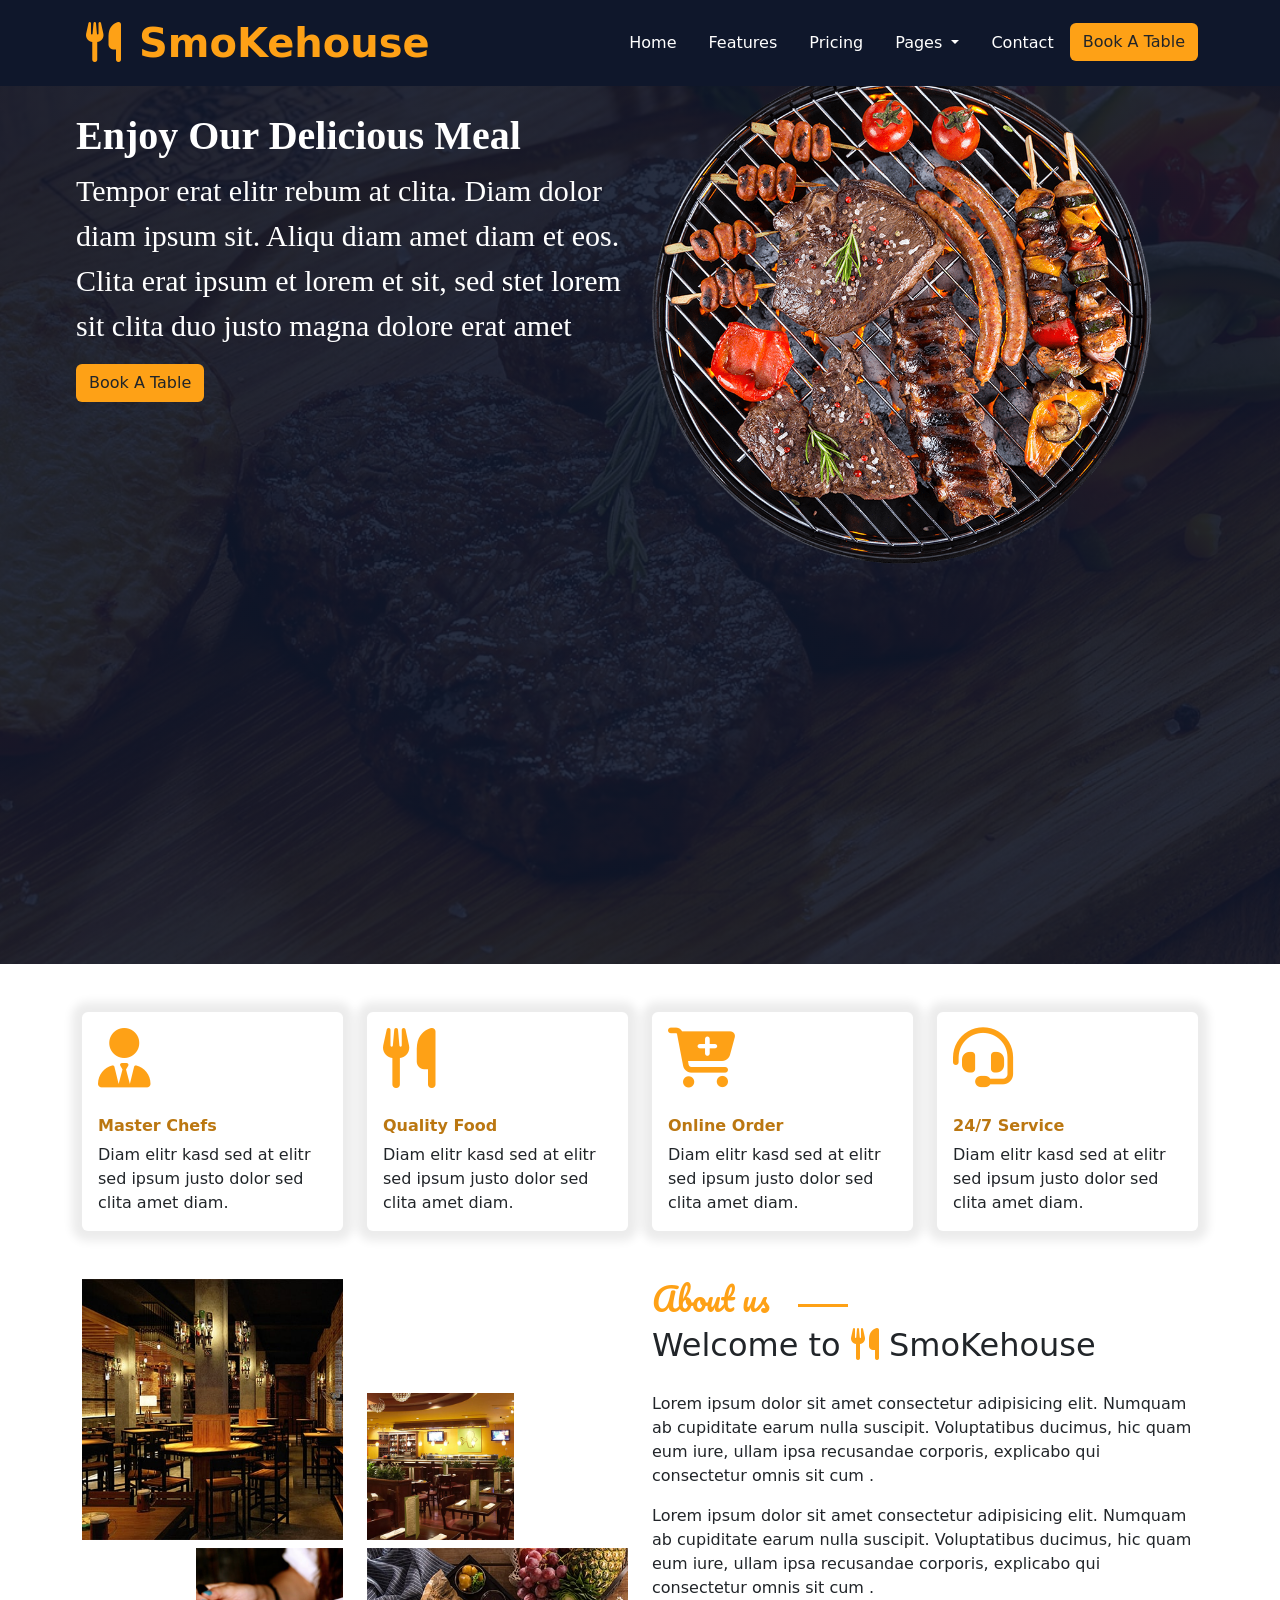
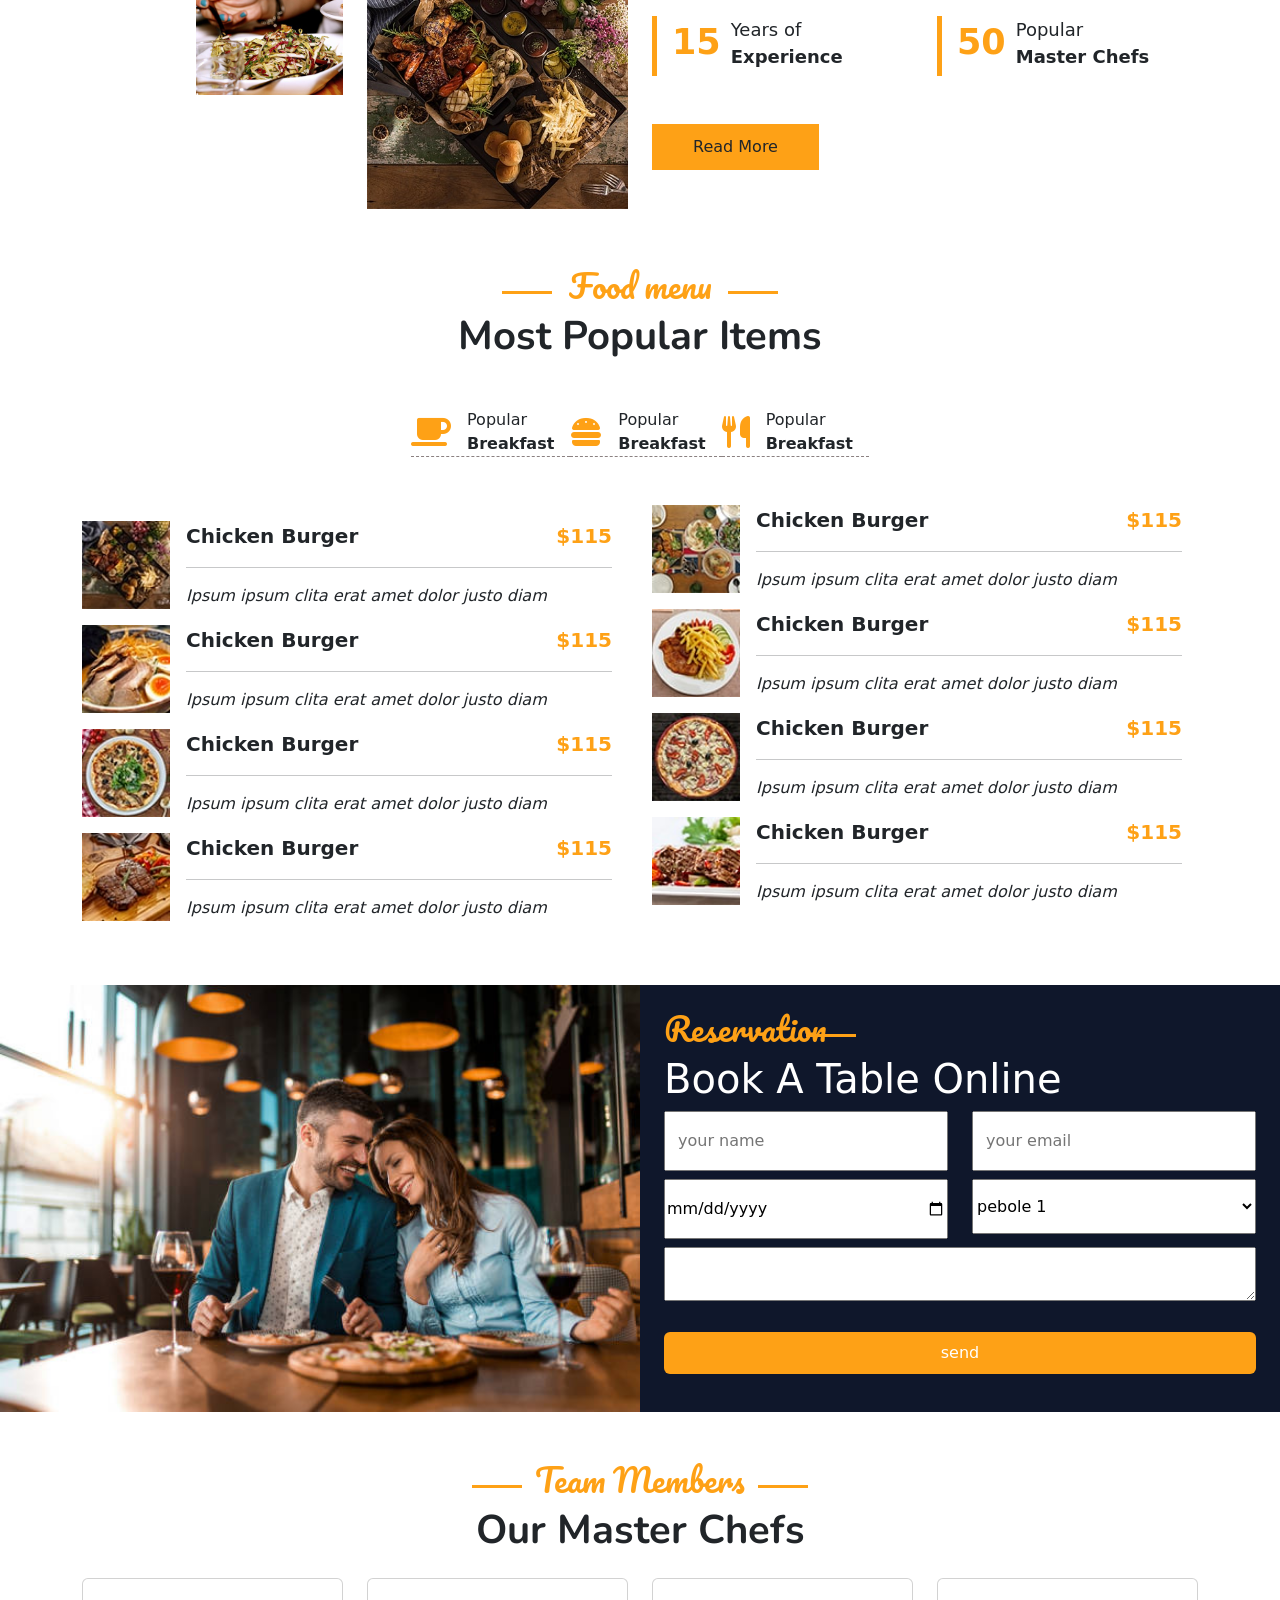
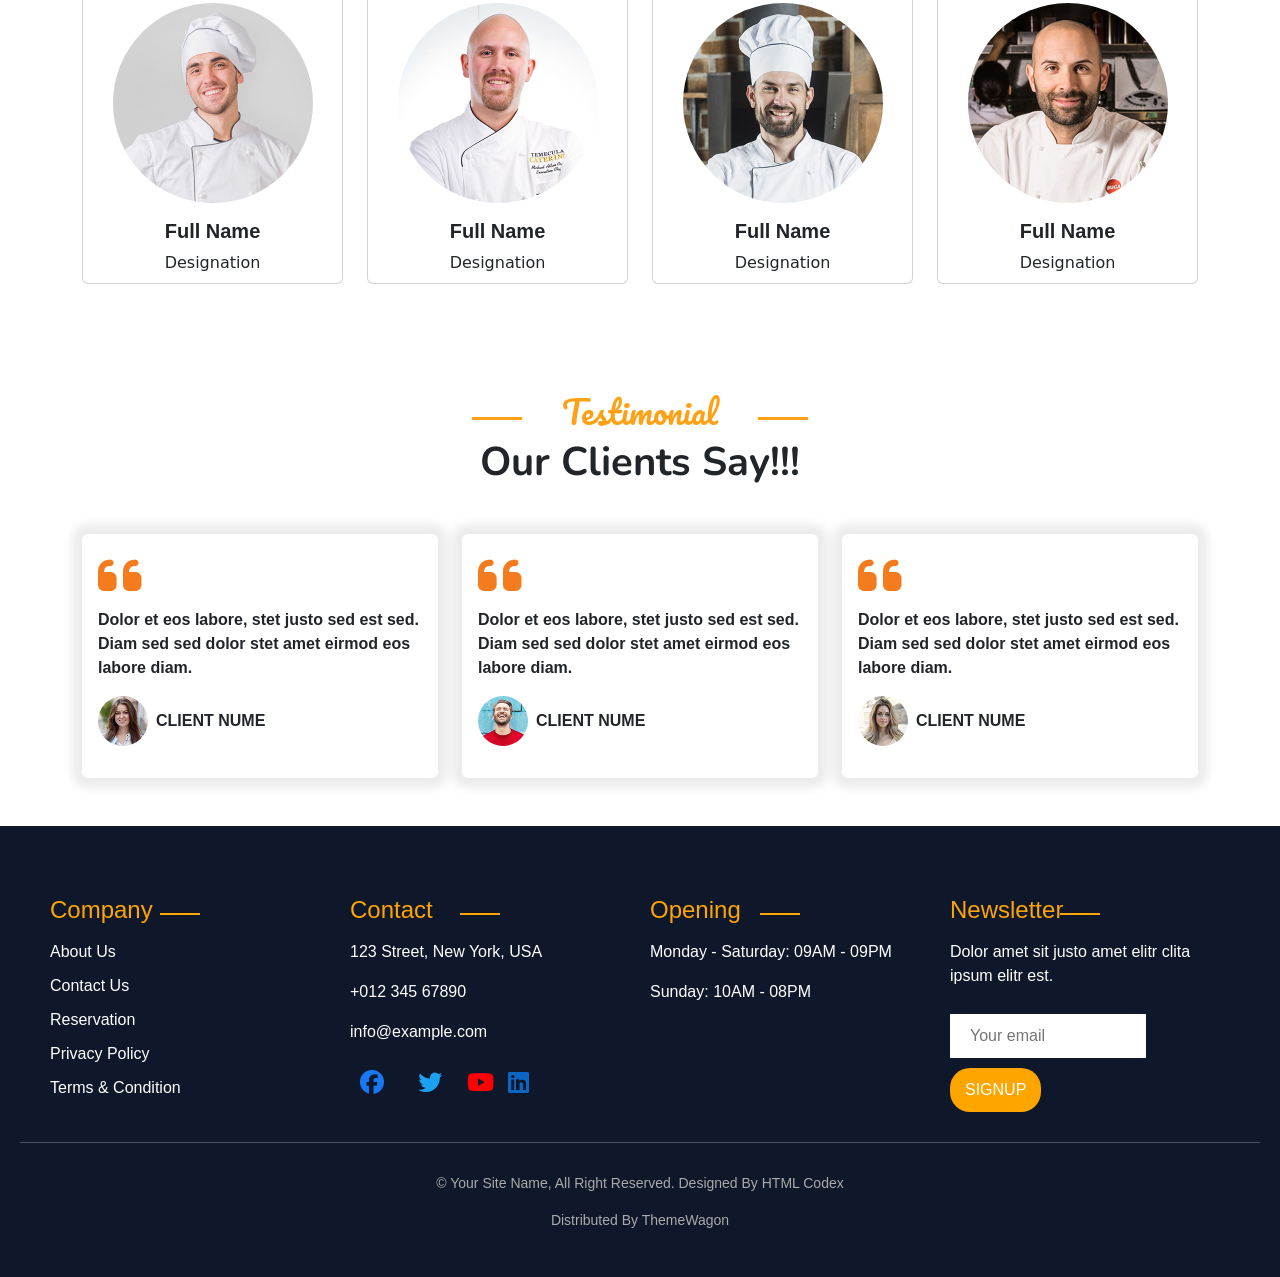
==== index.html @ 5dfd9a7e "Fix: mobile responsiveness for hero section" ====
<!DOCTYPE html>
<html lang="en">

<head>
  <meta charset="UTF-8">
  <title>Resturant</title>
  <link rel="stylesheet" href="https://cdnjs.cloudflare.com/ajax/libs/font-awesome/6.7.2/css/all.min.css"
    integrity="sha512-Evv84Mr4kqVGRNSgIGL/F/aIDqQb7xQ2vcrdIwxfjThSH8CSR7PBEakCr51Ck+w+/U6swU2Im1vVX0SVk9ABhg=="
    crossorigin="anonymous" referrerpolicy="no-referrer" />
  <link href="https://cdn.jsdelivr.net/npm/bootstrap@5.3.5/dist/css/bootstrap.min.css" rel="stylesheet"
    integrity="sha384-SgOJa3DmI69IUzQ2PVdRZhwQ+dy64/BUtbMJw1MZ8t5HZApcHrRKUc4W0kG879m7" crossorigin="anonymous">

  <link rel="preconnect" href="https://fonts.googleapis.com">
  <link rel="preconnect" href="https://fonts.gstatic.com" crossorigin>
  <link href="https://fonts.googleapis.com/css2?family=Nunito:ital,wght@0,200..1000;1,200..1000&display=swap"
    rel="stylesheet">

  <link rel="preconnect" href="https://fonts.googleapis.com">
  <link rel="preconnect" href="https://fonts.gstatic.com" crossorigin>
  <link
    href="https://fonts.googleapis.com/css2?family=Nunito:ital,wght@0,200..1000;1,200..1000&family=Pacifico&display=swap"
    rel="stylesheet">

    <link rel="preconnect" href="https://fonts.googleapis.com">
<link rel="preconnect" href="https://fonts.gstatic.com" crossorigin>
<link href="https://fonts.googleapis.com/css2?family=Nunito+Sans:ital,opsz,wght@0,6..12,200..1000;1,6..12,200..1000&family=Nunito:ital,wght@0,200..1000;1,200..1000&family=Pacifico&display=swap" rel="stylesheet">

  <link rel="stylesheet" href="./style.css">
</head>

<body>
  <div class="header-section">
    <nav class="navbar fixed-top navbar-expand-lg bg-body-tertiary bg-main-color">
      <div class="container">
        <a class="navbar-brand text-main-color titel" href="#"> <i class="fa-solid fa-utensils mx-1"></i> SmoKehouse</a>
        <button class="navbar-toggler bg-main-white" type="button" data-bs-toggle="collapse" data-bs-target="#navbarNav"
          aria-controls="navbarNav" aria-expanded="false" aria-label="Toggle navigation">
          <span class="navbar-toggler-icon"></span>
        </button>
        <div class="collapse navbar-collapse justify-content-end" id="navbarNav">
          <ul class="navbar-nav">
            <li class="nav-item mx-2">
              <a class="nav-link active text-white" aria-current="page" href="#">Home</a>
            </li>
            <li class="nav-item mx-2">
              <a class="nav-link text-white" href="#">Features</a>
            </li>
            <li class="nav-item mx-2">
              <a class="nav-link text-white" href="#">Pricing</a>
            </li>
            <li class="nav-item-- dropdown mx-2">
              <a class="nav-link dropdown-toggle text-white" data-bs-toggle="dropdown" aria-expanded="false" href="#">
                Pages
              </a>
              <ul class="dropdown-menu">
                <li><a class="dropdown-item" href="#">Action</a></li>
                <li><a class="dropdown-item" href="#">Another action</a></li>
                <li>
                  <a class="dropdown-item" href="#">Something else here</a>
                </li>
              </ul>
            </li>
            <li class="nav-item mx-2">
              <a class="nav-link active text-white" aria-disabled="true">Contact</a>
            </li>
            <li class="nav-item">
              <button type="button" class="btn bg-second-color">Book A Table</button>

            </li>
          </ul>
        </div>
      </div>
    </nav>
    <div class="row header-body h-100">
      <div class="col-lg-6 col-md-12 col-sm-12 mt-5">
        <h1 class="text-white h1">Enjoy Our Delicious Meal</h1>
        <p class="text-white p">
          Tempor erat elitr rebum at clita. Diam dolor diam ipsum sit. Aliqu diam amet diam et eos.
          Clita erat ipsum et lorem et sit,
          sed stet lorem sit clita duo justo magna dolore erat amet
        </p>
        <button type="button" class="btn bg-second-color">Book A Table</button>
      </div>
      <div class="col-lg-6 col-md-12 col-sm-12">
        <img class="w-100 h-100" src="./imgs/hero.png" alt="">
      </div>

    </div>
  </div>
  <div class="servises container my-5">
    <div class="row">
      <div class="col-lg-3 col-md-6 col-sm-12">
        <div class="card">
          <div class="card-body">
            <h5 class="card-title"><i class="fa fa-3x fa-user-tie text-main-color mb-4"></i></h5>
            <h6 class="card-subtitle mb-2 text-blak fw-bold">Master Chefs</h6>
            <p class="card-text">Diam elitr kasd sed at elitr sed ipsum justo dolor sed clita amet diam.</p>
          </div>
        </div>
      </div>
      <div class="col-lg-3 col-md-6 col-sm-12">
        <div class="card">
          <div class="card-body">
            <h5 class="card-title"><i class="fa fa-3x fa-utensils text-main-color mb-4"></i></h5>
            <h6 class="card-subtitle mb-2 text-blak fw-bold">Quality Food</h6>
            <p class="card-text">Diam elitr kasd sed at elitr sed ipsum justo dolor sed clita amet diam.</p>
          </div>
        </div>
      </div>
      <div class="col-lg-3 col-md-6 col-sm-12">
        <div class="card">
          <div class="card-body">
            <h5 class="card-title"><i class="fa fa-3x fa-cart-plus text-main-color mb-4"></i></h5>
            <h6 class="card-subtitle mb-2 text-blak fw-bold">Online Order</h6>
            <p class="card-text">Diam elitr kasd sed at elitr sed ipsum justo dolor sed clita amet diam.</p>
          </div>
        </div>
      </div>
      <div class="col-lg-3 col-md-6 col-sm-12">
        <div class="card">
          <div class="card-body">
            <h5 class="card-title"><i class="fa fa-3x fa-headset text-main-color mb-4"></i></h5>
            <h6 class="card-subtitle mb-2 text-blak fw-bold">24/7 Service</h6>
            <p class="card-text">Diam elitr kasd sed at elitr sed ipsum justo dolor sed clita amet diam.</p>
          </div>
        </div>
      </div>
    </div>
  </div>

  <section class="welcom container">
    <div class="row ">
      <div class="col-lg-6 col-md-12 col-ms-12">
        <div class="row d-flex align-items-end mb-2 ">
          <img class="w-50" src="./imgs/about-1.jpg" alt="">
          <img class="w-30" src="./imgs/about-2.jpg" alt="">
        </div>

        <div class="row d-flex align-items-start">
          <img class="ww-imge" src="./imgs/about-3.jpg" alt="">
          <img class="w-50" src="./imgs/about-4.jpg" alt="">

        </div>
      </div>
      <div class="col-lg-6 col-md-12 col-ms-12">
        <div>
          <div class="secound-font">
            <h2>About us</h2>
          </div>
          <h2>
            Welcome to <i class="fa  fa-utensils text-main-color mb-4"></i> SmoKehouse
          </h2>
        </div>
        <div>
          <p>
            Lorem ipsum dolor sit amet consectetur adipisicing elit. Numquam ab cupiditate earum nulla suscipit.
            Voluptatibus ducimus, hic quam eum iure, ullam ipsa recusandae corporis,
            explicabo qui consectetur omnis sit cum .
          </p>
          <p>
            Lorem ipsum dolor sit amet consectetur adipisicing elit. Numquam ab cupiditate earum nulla suscipit.
            Voluptatibus ducimus, hic quam eum iure, ullam ipsa recusandae corporis,
            explicabo qui consectetur omnis sit cum .
          </p>
        </div>
        <div class="row">
          <div class="col-lg-6 col-sm-6 col-md-6">
            <div class="width">
              <div class="counter">15</div>
              <div class="meaning">
                Years of 
                <div>Experience</div>
              </div>
              
            </div>
          </div>
          <div class="col-lg-6 col-sm-6 col-md-6">
            <div class="width">
              <div class="counter">50</div>
              <div class="meaning">
                Popular
                <div>Master Chefs</div>
              </div>
              
          </div>
        </div>
      </div>
      <button type="button" class="btn bg-second-color my-5 read-more-btn">Read More</button>

    </div>
  </section>
  <section class="food-menu w-100 my-5 container">
    <div class=" w-100 text-center" > 
    <div class="secound-font width-before">
      <h2>Food menu</h2>
    </div>
  </div>
  <div class="most-item">
    <h1 class="text-center">Most Popular Items</h1>
  </div>

  <div class="d-flex justify-content-center my-5 ">
    <div class="d-flex align-items-center ahmad">
      <i class="fa-solid fa-mug-saucer fa-2x text-main-color"></i>
    <div class="mx-3">
      <div>Popular</div>
      <div class="fw-bold">Breakfast</div>
    </div>
    </div>
    <div class="d-flex align-items-center ahmad">
      <i class="fa-solid fa-burger fa-2x  text-main-color "></i>
    <div class="mx-3">
      <div>Popular</div>
      <div class="fw-bold">Breakfast</div>
    </div>
    </div>
    <div class="d-flex align-items-center ahmad">
      <i class="fa-solid fa-utensils fa-2x text-main-color"></i>
    <div class="mx-3">
      <div>Popular</div>
      <div class="fw-bold">Breakfast</div>
    </div>
    </div>
  </div>
  <div class="row">
    <div class="col-lg-6 col-md-12 col-md-6">
     <div class="d-flex my-3">
      <div>
        <img class="food-imge" src="./imgs/menu-1.jpg" alt="">
      </div>
      <div class="mx-3 w-100">
          <div class="d-flex justify-content-between">
            <div class="fw-bold f-20">Chicken Burger</div>
            <div class="text-main-color fw-bold f-20">$115</div>
          </div>
          <hr>
          <div><em>Ipsum ipsum clita erat amet dolor justo diam </em></div>
      </div>
     </div>
     <div class="d-flex my-3">
      <div>
        <img class="food-imge" src="./imgs/menu-2.jpg" alt="">
      </div>
      <div class="mx-3 w-100">
          <div class="d-flex justify-content-between">
            <div class="fw-bold f-20">Chicken Burger</div>
            <div class="text-main-color fw-bold f-20">$115</div>
          </div>
          <hr>
          <div><em>Ipsum ipsum clita erat amet dolor justo diam </em></div>
      </div>
     </div>
     <div class="d-flex my-3">
      <div>
        <img class="food-imge" src="./imgs/menu-3.jpg" alt="">
      </div>
      <div class="mx-3 w-100">
          <div class="d-flex justify-content-between">
            <div class="fw-bold f-20">Chicken Burger</div>
            <div class="text-main-color fw-bold f-20">$115</div>
          </div>
          <hr>
          <div><em>Ipsum ipsum clita erat amet dolor justo diam </em></div>
      </div>
     </div>
     <div class="d-flex my-3">
      <div>
        <img class="food-imge" src="./imgs/menu-4.jpg" alt="">
      </div>
      <div class="mx-3 w-100">
          <div class="d-flex justify-content-between">
            <div class="fw-bold f-20">Chicken Burger</div>
            <div class="text-main-color fw-bold f-20">$115</div>
          </div>
          <hr>
          <div><em>Ipsum ipsum clita erat amet dolor justo diam </em></div>
      </div>
     </div>
     
     
      
    </div>
    <div class="col-lg-6 col-md-12 col-md-6">
      <div class="d-flex">
       <div>
         <img class="food-imge" src="./imgs/menu-5.jpg" alt="">
       </div>
       <div class="mx-3 w-100">
           <div class="d-flex justify-content-between">
             <div class="fw-bold f-20">Chicken Burger</div>
             <div class="text-main-color fw-bold f-20">$115</div>
           </div>
           <hr>
           <div><em>Ipsum ipsum clita erat amet dolor justo diam </em></div>
       </div>
      </div>
      <div class="d-flex my-3">
       <div>
         <img class="food-imge" src="./imgs/menu-6.jpg" alt="">
       </div>
       <div class="mx-3 w-100">
           <div class="d-flex justify-content-between">
             <div class="fw-bold f-20">Chicken Burger</div>
             <div class="text-main-color fw-bold f-20">$115</div>
           </div>
           <hr>
           <div><em>Ipsum ipsum clita erat amet dolor justo diam </em></div>
       </div>
      </div>
      <div class="d-flex my-3">
       <div>
         <img class="food-imge" src="./imgs/menu-7.jpg" alt="">
       </div>
       <div class="mx-3 w-100">
           <div class="d-flex justify-content-between">
             <div class="fw-bold f-20">Chicken Burger</div>
             <div class="text-main-color fw-bold f-20">$115</div>
           </div>
           <hr>
           <div><em>Ipsum ipsum clita erat amet dolor justo diam </em></div>
       </div>
      </div>
      <div class="d-flex my-3">
       <div>
         <img class="food-imge" src="./imgs/menu-8.jpg" alt="">
       </div>
       <div class="mx-3 w-100">
           <div class="d-flex justify-content-between">
             <div class="fw-bold f-20">Chicken Burger</div>
             <div class="text-main-color fw-bold f-20">$115</div>
           </div>
           <hr>
           <div><em>Ipsum ipsum clita erat amet dolor justo diam </em></div>
       </div>
      </div>
      
      
       
     </div>
  </div>
  </section>

  <section class="contuct-us container-fluid">
    <div class="row">
      <div class="col-lg-6 col-md-12 col-sm-12 p-0">
        <img class="w-100 h-100" src="./imgs/singel.jpg" alt="">
      </div>
      <div class="col-lg-6 col-md-12 col-sm-12 bg-main-color p-4">
        <div class="w-100">
          <div class="secound-font">
            <h2>Reservation</h2>
          </div>
          <div class="f-42 text-white">
            <h1>Book A Table Online</h1>
          </div>
        </div>
        <form>
          <div class="row">
            <div class="col-6">
              <input class="w-100 py-3" placeholder="your name">
            </div>
            <div class="col-6">
              <input class="w-100 py-3" placeholder="your email">
            </div>
          </div>
          <div class="row my-2">
            <div class="col-6">
              <input type="date" class="w-100 py-3" placeholder="your name">
            </div>
            <div class="col-6">
              <select  class="w-100 py-3">
                <option value=""> pebole 1</option>
                <option value=""> pebole 2</option>
                <option value=""> pebole 3</option>
              </select>
            </div>
          </div>
          <div class="row">
          <div class="col-12">
            <textarea class="w-100"></textarea>
          </div>
          </div>
          <div class="row mt-4">
            <div class="col-12 d-grid">
              <button class="bg-second-color btn text-white py-2">send</button>
              
            </div>
          </div>
        </form>
      </div>
    </div>
  </section>


  <section class="team-members w-100 my-5 container">
    <div class=" w-100 text-center" > 
    <div class="secound-font width-before">
      <h2>Team Members</h2>
    </div>
  </div>
  <div class="most-item">
    <h1 class="text-center">Our Master Chefs</h1>
  </div>
  <div class="row mt-4">
    <div class="col-lg-3 col-md-6 col-sm-12 d-flex justify-content-center">
      <div class="card chif py-4" style="width: 18rem;">
       <div class="d-flex justify-content-center">
        <div class="imge-area">
        <img src="./imgs/team-1.jpg" class="card-img-top" alt="...">  
      </div>
       </div>
        <div class="card-body text-center">
          <h5 class="card-title tit">Full Name</h5>
          <p class="card-text">Designation</p>
        </div>
        <div class="chif-media d-flex justify-content-center">
          <div class="media-item mx-1">
            <i class="fab fa-facebook" style=" font-size:20px; margin: 10px;"></i>
          </div>
          <div class="media-item mx-1">
            <i class="fab fa-twitter" style=" font-size:20px; margin: 10px;"></i>
          </div>
          <div class="media-item mx-1">
            <i class="fab fa-instagram" style=" font-size:20px; margin: 10px;"></i>
          </div>

        </div>
      </div>
    </div>
    <div class="col-lg-3 col-md-6 col-sm-12 d-flex justify-content-center">
      <div class="card chif py-4" style="width: 18rem;">
       <div class="d-flex justify-content-center">
        <div class="imge-area">
        <img src="./imgs/team-2.jpg" class="card-img-top" alt="...">  
      </div>
       </div>
        <div class="card-body text-center">
          <h5 class="card-title tit">Full Name</h5>
          <p class="card-text">Designation</p>
        </div>
        <div class="chif-media d-flex justify-content-center">
          <div class="media-item mx-1">
            <i class="fab fa-facebook" style=" font-size:20px; margin: 10px;"></i>
          </div>
          <div class="media-item mx-1">
            <i class="fab fa-twitter" style=" font-size:20px; margin: 10px;"></i>
          </div>
          <div class="media-item mx-1">
            <i class="fab fa-instagram" style=" font-size:20px; margin: 10px;"></i>
          </div>

        </div>
      </div>
    </div>
    <div class="col-lg-3 col-md-6 col-sm-12 d-flex justify-content-center">
      <div class="card chif py-4" style="width: 18rem;">
       <div class="d-flex justify-content-center">
        <div class="imge-area">
        <img src="./imgs/team-3.jpg" class="card-img-top" alt="...">  
      </div>
       </div>
        <div class="card-body text-center">
          <h5 class="card-title tit">Full Name</h5>
          <p class="card-text">Designation</p>
        </div>
        <div class="chif-media d-flex justify-content-center">
          <div class="media-item mx-1">
            <i class="fab fa-facebook" style=" font-size:20px; margin: 10px;"></i>
          </div>
          <div class="media-item mx-1">
            <i class="fab fa-twitter" style=" font-size:20px; margin: 10px;"></i>
          </div>
          <div class="media-item mx-1">
            <i class="fab fa-instagram" style=" font-size:20px; margin: 10px;"></i>
          </div>

        </div>
      </div>
    </div>
    <div class="col-lg-3 col-md-6 col-sm-12 d-flex justify-content-center">
      <div class="card chif py-4" style="width: 18rem;">
       <div class="d-flex justify-content-center">
        <div class="imge-area">
        <img src="./imgs/team-4.jpg" class="card-img-top" alt="...">  
      </div>
       </div>
        <div class="card-body text-center">
          <h5 class="card-title tit">Full Name</h5>
          <p class="card-text">Designation</p>
        </div>
        <div class="chif-media d-flex justify-content-center">
          <div class="media-item mx-1">
            <i class="fab fa-facebook" style=" font-size:20px; margin: 10px;"></i>
          </div>
          <div class="media-item mx-1">
            <i class="fab fa-twitter" style=" font-size:20px; margin: 10px;"></i>
          </div>
          <div class="media-item mx-1">
            <i class="fab fa-instagram" style=" font-size:20px; margin: 10px;"></i>
          </div>

        </div>
      </div>
    </div>
  </div>
  </section>



  <section class="team-members w-100 my-5 container">
    <div class=" w-100 text-center" > 
    <div class="secound-font width-before">
      <h2>Testimonial</h2>
    </div>
  </div>
  <div class="most-item">
    <h1 class="text-center">Our Clients Say!!!</h1>
  </div>

  </section>














  <div class="servises container my-5">
    <div class="row">
      <div class="col-lg-4 col-md-6 col-sm-12">
        <div class="card">
          <div class="card-body">
            <h5 class="card-title"><i class="fas fa-quote-left" style="color: #f47c1e; font-size: 50px;"></i></h5>
            <p class="card-text tit">Dolor et eos labore, stet justo sed est sed. Diam sed sed dolor stet amet eirmod eos labore diam.</p>
            <div class="card-text mb-3 d-flex align-items-center">
              <img src="./imgs/testimonial-1.jpg" style="width: 50px; height: 50px; border-radius: 50%;" alt="">
              <div class="mx-2 tit">CLIENT NUME</div>
            </div>
          </div>
        </div>
      </div>
      <div class="col-lg-4 col-md-6 col-sm-12">
        <div class="card">
          <div class="card-body">
            <h5 class="card-title"><i class="fas fa-quote-left" style="color: #f47c1e; font-size: 50px;"></i></h5>
            <p class="card-text tit">Dolor et eos labore, stet justo sed est sed. Diam sed sed dolor stet amet eirmod eos labore diam.</p>
            <div class="card-text mb-3 d-flex align-items-center">
              <img src="./imgs/testimonial-2.jpg" style="width: 50px; height: 50px; border-radius: 50%;" alt="">
              <div class="mx-2 tit">CLIENT NUME</div>
            </div>
          </div>
        </div>
      </div>
      <div class="col-lg-4 col-md-6 col-sm-12">
        <div class="card">
          <div class="card-body">
            <h5 class="card-title"><i class="fas fa-quote-left" style="color: #f47c1e; font-size: 50px;"></i></h5>
            <p class="card-text tit">Dolor et eos labore, stet justo sed est sed. Diam sed sed dolor stet amet eirmod eos labore diam.</p>
            <div class="card-text mb-3 d-flex align-items-center">
              <img src="./imgs/testimonial-4.jpg" style="width: 50px; height: 50px; border-radius: 50%;" alt="">
              <div class="mx-2 tit">CLIENT NUME</div>
              
            </div>
          </div>
        </div>
      </div>
    </div>
  </div>


  <footer class="footer">
  <div class="footer-container">
    <!-- Company -->
    <div class="footer-section">
      <h4>Company</h4>
      <ul>
        <li><a href="#">About Us</a></li>
        <li><a href="#">Contact Us</a></li>
        <li><a href="#">Reservation</a></li>
        <li><a href="#">Privacy Policy</a></li>
        <li><a href="#">Terms & Condition</a></li>
      </ul>
    </div>

    <!-- Contact -->
    <div class="footer-section">
      <h4>Contact</h4>
      <p>123 Street, New York, USA</p>
      <p>+012 345 67890</p>
      <p>info@example.com</p>
      <div class="social-icons">
        <a href="#"><i class="fab fa-facebook" style="color:#1877F2; font-size:24px; margin: 10px;"></i></a>
        <a href="#"><i class="fab fa-twitter" style="color:#1DA1F2; font-size:24px; margin: 10px;"></i></a>
        <a href="#"><i class="fab fa-youtube" style="font-size: 24px; color: red;"></i></a>
        <a href="#"><i class="fab fa-linkedin" style="font-size: 24px; color: #0A66C2;"></i></a>
      </div>
    </div>

    <!-- Opening -->
    <div class="footer-section">
      <h4>Opening</h4>
      <p>Monday - Saturday: 09AM - 09PM</p>
      <p>Sunday: 10AM - 08PM</p>
    </div>

    <!-- Newsletter -->
    <div class="footer-section">
      <h4>Newsletter</h4>
      <p>Dolor amet sit justo amet elitr clita ipsum elitr est.</p>
      <form class="newsletter-form">
        <input type="email" placeholder="Your email">
        <button type="submit">SIGNUP</button>
      </form>
    </div>
  </div>
<hr>
  <div class="footer-bottom">
    <p>© Your Site Name, All Right Reserved. Designed By HTML Codex</p>
    <p>Distributed By ThemeWagon</p>
  </div>
</footer>




































 



















  <script src="https://cdn.jsdelivr.net/npm/bootstrap@5.3.5/dist/js/bootstrap.bundle.min.js"
    integrity="sha384-k6d4wzSIapyDyv1kpU366/PK5hCdSbCRGRCMv+eplOQJWyd1fbcAu9OCUj5zNLiq"
    crossorigin="anonymous"></script>

</body>

</html>
---- style.css ----
html {
    font-family: "Nunito", sans-serif;
}
.bg-main-white{
    background-color: white;
}
.bg-main-color{
    background-color: #0f172b !important  ;
}
.bg-second-color{
    background-color: #FEA116 !important  ;
}

.text-main-color {
    color: #FEA116 !important;
}
.titel{
    font-size: 40px;
    font-weight: bold;
}
.nav-link:hover{
    color: #FEA116 !important;

}
.header-section{
    background: linear-gradient(rgba(15, 23, 43, .9), rgba(15, 23, 43, .9)), url('./imgs/bg-hero.jpg');
    background-position: center center;
    background-repeat: no-repeat;
    background-size: cover;
    height: 100vh;
    width: 100%;
}
.header-body{
   margin: 5%;
}

.header-body img{
    max-width: 500px;
    max-height: 500px;
    animation: rotet 50s linear infinite;
}
.h1{
    font-family: cursive;
    font-weight: bold;
}
.p{
    font-family: cursive;
    font-size: 30px;
}

.btn:hover{
    background-color: white;
    color: white;
    border-radius: 30px ;
    opacity: 0.7;
}

.text-blak{
    color: #bb7711;
}

.servises .card:hover, .card:hover i {
    background-color: #FEA116;
    color: white !important;
   

}
.card:hover h6 {
    color: rgb(39, 26, 2);
}
.servises .card  {
    transition: 0.1s all ease-in-out ;
    border: none;
    cursor: pointer;
    box-shadow: 0px 0px 10px 10px rgba(0, 0, 0, 0.08);
}
.servises .card i{
    transition: 0.1s all ease-in-out ;

}

.secound-font{
    position: relative;
    font-family: 'Pacifico', cursive !important;
    color: #FEA116;
}


.secound-font::after{
    content: '';
    width: 50PX;
    height: 3PX;
    background-color: #FEA116 !important;
    position: absolute;
    right: 350PX;
    top: 25px;
}
.contuct-us .secound-font::after{
    content: '';
    width: 50PX;
    height: 3PX;
    background-color: #FEA116 !important;
    position: absolute;
    right: 400PX;
    top: 25px;
}
.width-before::before{
    content: '';
    width: 50PX;
    height: 3PX;
    background-color: #FEA116 !important;
    position: absolute;
    left: 420PX;
    top: 25px;
}
.width-before::after{
    content: '';
    width: 50PX;
    height: 3PX;
    background-color: #FEA116 !important;
    position: absolute;
    right: 420PX;
    top: 25px;
}
.width{
    border-left: 5px solid #FEA116;
    padding-left: 15px;
    display: flex;
    height: 60px;
}
.width .counter{
    font-size: 35px;
    color: #FEA116;
    font-weight: bold;
}

.width .meaning{
    font-size: 18px;
    width: auto;
    display: block;
  margin-left: 10px;
}
.width .meaning div{
    font-weight: bold;
}

.read-more-btn{
    padding: 10px 40px;
    border-radius: 0px;
}



.ww-imge{
    width: 30%;
    margin-left: 114px;
}
.w-30{
    width: 30%;
}

.most-item h1{
    font-family: "Nunito", sans-serif;
    font-weight: bold;
}
.ahmad{
    border-bottom: 1px dashed rgb(139, 129, 129);
}

.food-imge{
    width: 88px;
    height: auto;
}
.f-20{
    font-size: 20px !important;
}
.f-42{
    font-size: 42px !important;
}
input{
    font-size: 16px;
}
input:focus{
    font-size: 14px;
}
input::placeholder{
    text-indent: 10px;
}
.team-members .secound-font::after{
    content: '';
    width: 50PX;
    height: 3PX;
    background-color: #FEA116 !important;
    position: absolute;
    right: 390PX;
    top: 25px;
}
.team-members .secound-font::before{
    content: '';
    width: 50PX;
    height: 3PX;
    background-color: #FEA116 !important;
    position: absolute;
    left: 390PX;
    top: 25px;
}
.chif .imge-area{
    border-radius: 50%;
    width: 200px;
    height: 200px;
    overflow: hidden;
    cursor: pointer;
    
}
.chif .imge-area img{
    transition: 0.5s all ease-in-out;
}
.chif .imge-area:hover img{
    transform: scale(1.1);
}
.chif .imge-area img{
    width: 100%;
    height: 100%;

}
.chif{
    /* position: relative; */
    height: calc(100% - 60px);
    overflow: hidden;
    transition: 0.5s all ease-in-out;
}
.chif:hover{
 
    height: 100%;
    

    
}
.media-item{
    width: 50px;
    height: 50px;
    background-color: #FEA116;
    display: flex;
    justify-content: center;
    align-items: center;
    border-top-left-radius: 20px;
    border-top-right-radius: 20px;
}
.chif-media{
   margin-bottom: -22px;
}

.tit{
    font-weight: bold;
    font-family: Arial, Helvetica, sans-serif;
}





.footer {
    background-color: #0F172B;
    color: white;
    padding: 60px 20px 30px;
    font-family: 'Trebuchet MS', 'Lucida Sans Unicode', 'Lucida Grande', 'Lucida Sans', Arial, sans-serif;
  }
  
  .footer-container {
    display: flex;
    flex-wrap: wrap;
    justify-content: space-between;
    max-width: 1200px;
    margin: auto;
  }
  
  .footer-section {
    flex: 1 1 220px;
    margin: 10px;
  }
  
  .footer-section h4 {
    color: orange;
    margin-bottom: 15px;
    position: relative;
  }
  
  .footer-section h4::after {
    content: "";
    width: 40px;
    height: 2px;
    background: orange;
    position: absolute;
    bottom: 10px;
    left: 110px;
  }
  
  .footer-section ul {
    list-style: none;
    padding: 0;
  }
  
  .footer-section ul li {
    margin-bottom: 10px;
  }
  
  .footer-section ul li a {
    color: white;
    text-decoration: none;
    transition: color 0.3s ease;
  }
  
  .footer-section ul li a:hover {
    color: orange;
  }
  
  .social-icons a {
    display: inline-block;
    margin-right: 10px;
    color: white;
    font-size: 18px;
    transition: color 0.3s;
  }
  
  .social-icons a:hover {
    color: orange;
  }
  
  .newsletter-form input {
    padding: 10px;
    border: none;
    width: 70%;
    margin-top: 10px;
  }
  
  .newsletter-form button {
    padding: 10px 15px;
    background-color: orange;
    border: none;
    color: white;
    cursor: pointer;
    margin-top: 10px;
    border-radius: 20px;
  }
  
  .footer-bottom {
    text-align: center;
    color: #aaa;
    font-size: 14px;
    margin-top: 30px;
  }




@keyframes rotet {
    100% {
    transform: rotate(360deg);
    }
}





/* --- Media Queries for Mobile Responsiveness --- */

@media (max-width: 991.98px) {
    .header-section {
        height: auto;
        min-height: 100vh;
        padding-bottom: 50px;
        padding-top: 100px; /* لضمان عدم اختفاء المحتوى تحت الـ Navbar Fixed */
    }

    .header-body {
        margin: 0;
        text-align: center;
    }

    .header-body img {
        max-width: 80%; /* تصغير الصورة لتناسب الموبايل */
        height: auto;
        margin-top: 30px;
    }

    .h1 {
        font-size: 2.5rem;
    }

    .p {
        font-size: 1.2rem;
    }

    /* إلغاء الخطوط البرتقالية الجانبية التي تسبب سكرول عرضي */
    .secound-font::after, 
    .secound-font::before,
    .contuct-us .secound-font::after,
    .width-before::before,
    .width-before::after,
    .team-members .secound-font::after,
    .team-members .secound-font::before {
        display: none !important;
    }

    /* ضبط قسم About */
    .ww-imge {
        margin-left: 0;
        width: 50%;
    }
    
    .welcom .row.d-flex {
        justify-content: center;
        text-align: center;
    }

    /* ضبط قسم المنيو (القائمة) */
    .ahmad {
        flex-direction: column;
        text-align: center;
        padding: 10px;
    }
    
    .food-menu .d-flex.justify-content-center {
        flex-wrap: wrap;
    }

    /* ضبط الفوتر */
    .footer-section {
        flex: 1 1 100%;
        text-align: center;
    }
    
    .footer-section h4::after {
        left: 50%;
        transform: translateX(-50%);
        bottom: -5px;
    }

    .newsletter-form input {
        width: 100%;
        margin-bottom: 10px;
    }
}

@media (max-width: 576px) {
    .titel {
        font-size: 25px; /* تصغير اسم المطعم في الناف بار */
    }
    
    .f-42 {
        font-size: 28px !important;
    }

    .card-body {
        text-align: center;
    }
}






@media (max-width: 991.98px) {
    /* 1. حل مشكلة الطول وتداخل العناصر في الهيدر */
    .header-section {
        height: auto !important; /* إلغاء الـ 100vh */
        min-height: 100vh;
        padding-top: 100px; /* ترك مساحة للـ Navbar */
        padding-bottom: 50px;
        display: flex;
        align-items: center;
    }

    .header-body {
        margin: 0 !important; /* إلغاء المارجن 5% اللي عم يدفش العناصر */
        width: 100%;
        text-align: center;
    }

    /* 2. ضبط الهيدينج والباراغراف */
    .h1 {
        font-size: 1.8rem !important; /* حجم أنسب للموبايل */
        margin-top: 20px;
    }

    .p {
        font-size: 1rem !important; /* تصغير النص ليناسب عرض الشاشة */
        padding: 0 15px;
    }

    /* 3. ضبط الصورة الدوارة */
    .header-body img {
        max-width: 250px !important; /* حجم أصغر لتبين كاملة مع النص */
        height: auto !important;
        margin: 30px auto 0 auto;
        display: block;
    }

    /* 4. ترتيب العناصر (النص أولاً ثم الصورة) */
    .header-body .col-lg-6:first-child {
        order: 1;
    }
    .header-body .col-lg-6:last-child {
        order: 2;
    }
}
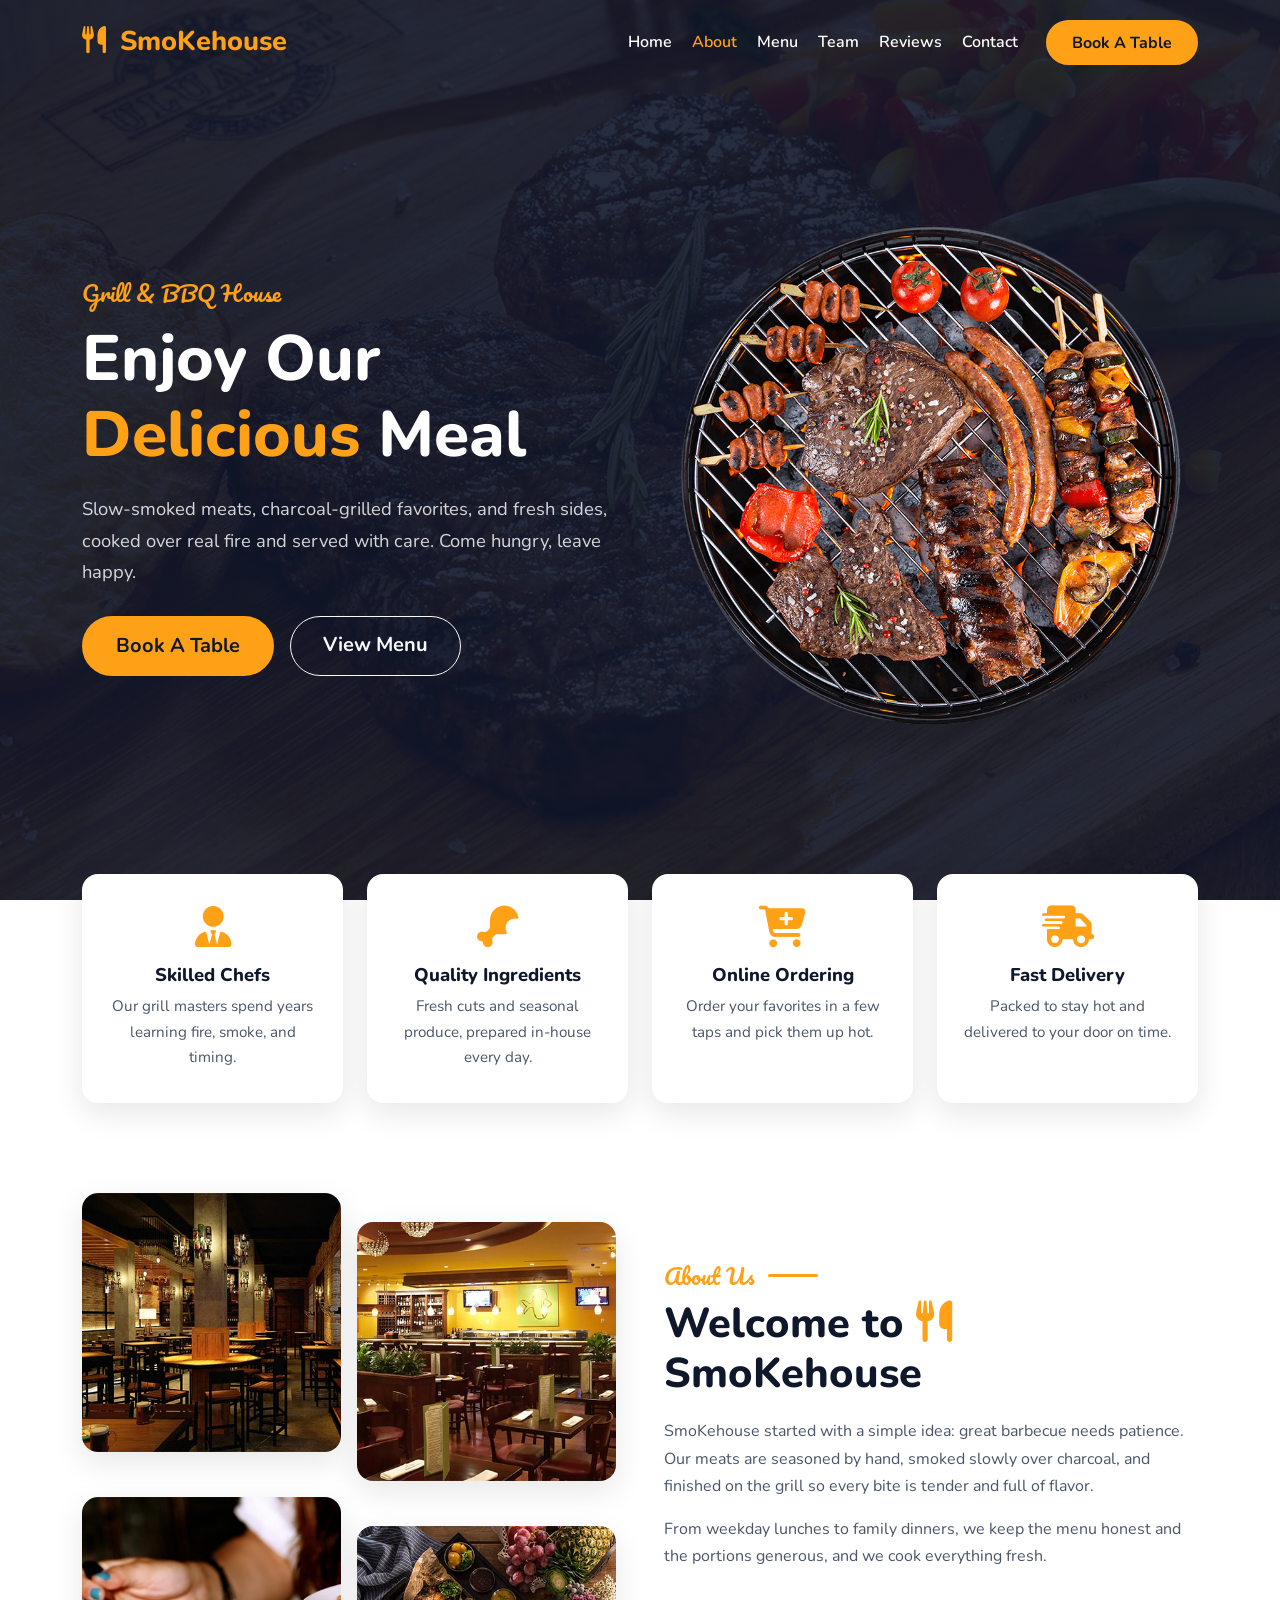
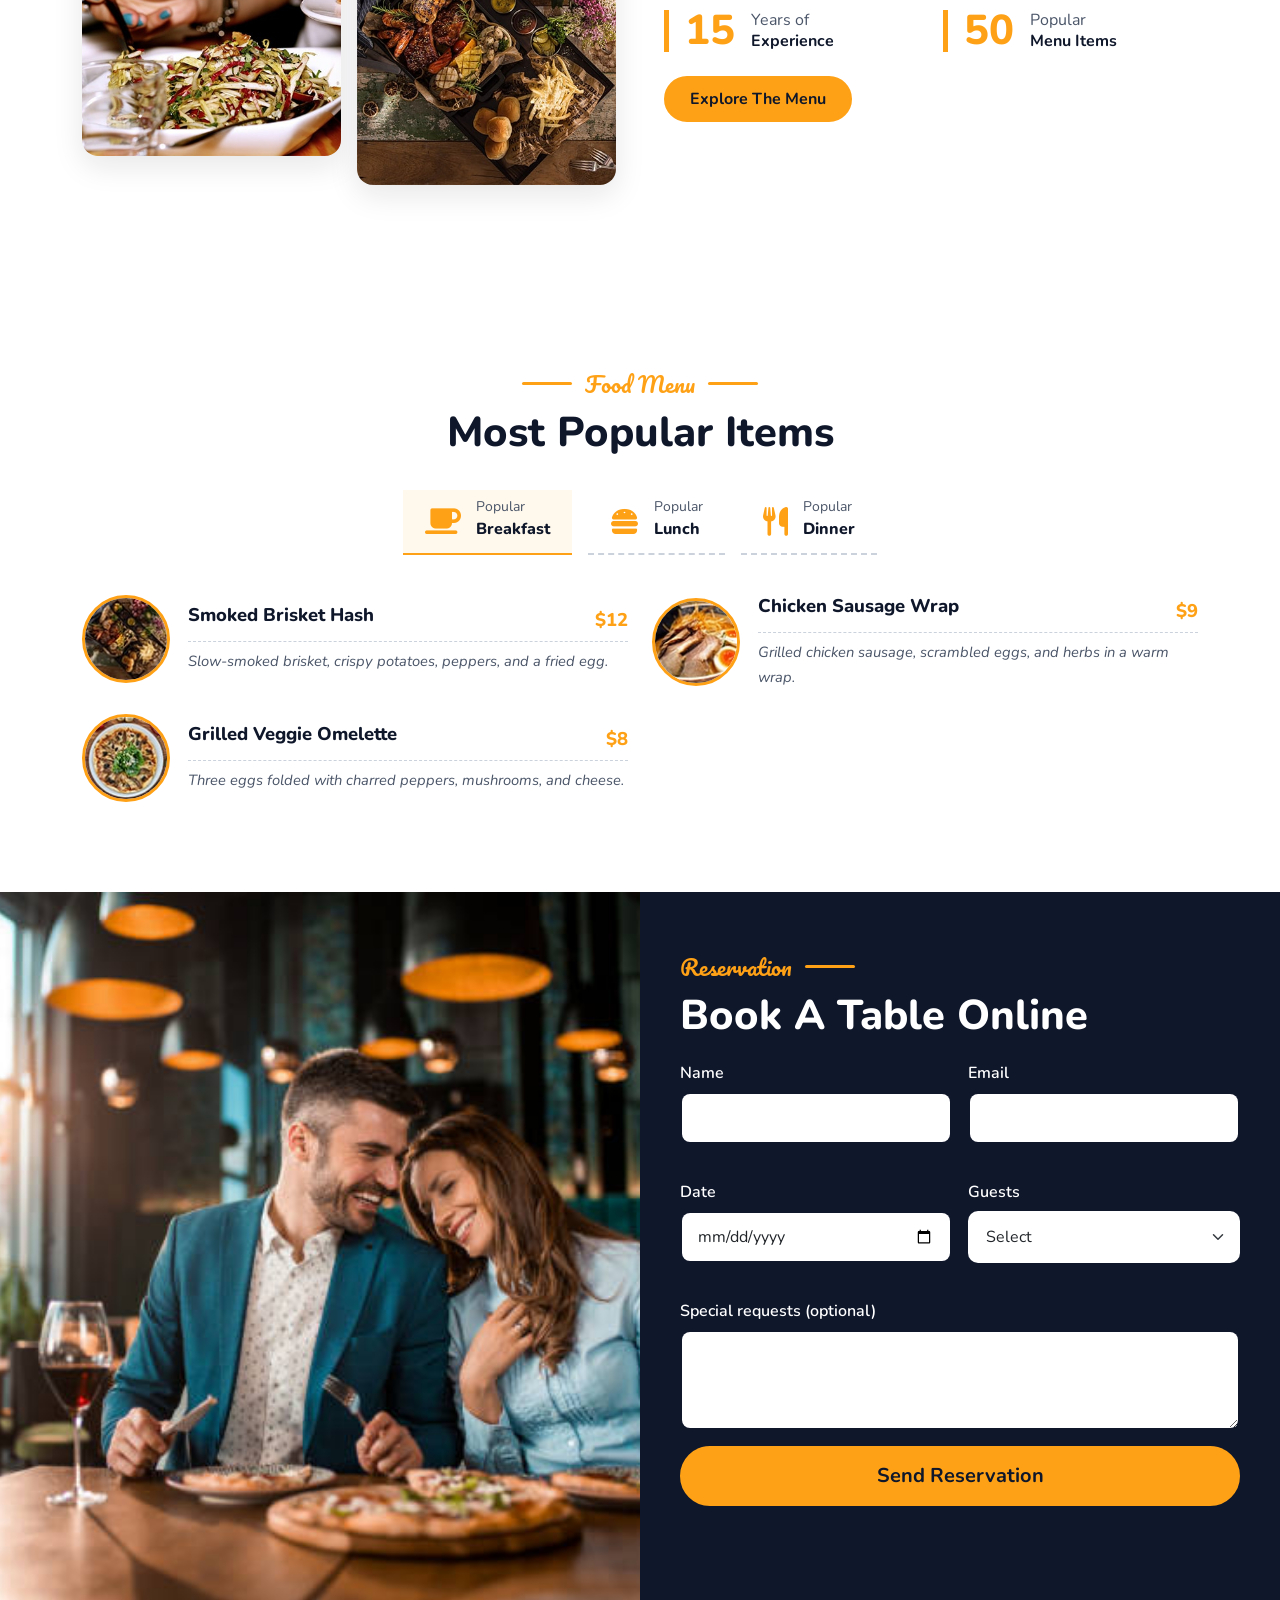
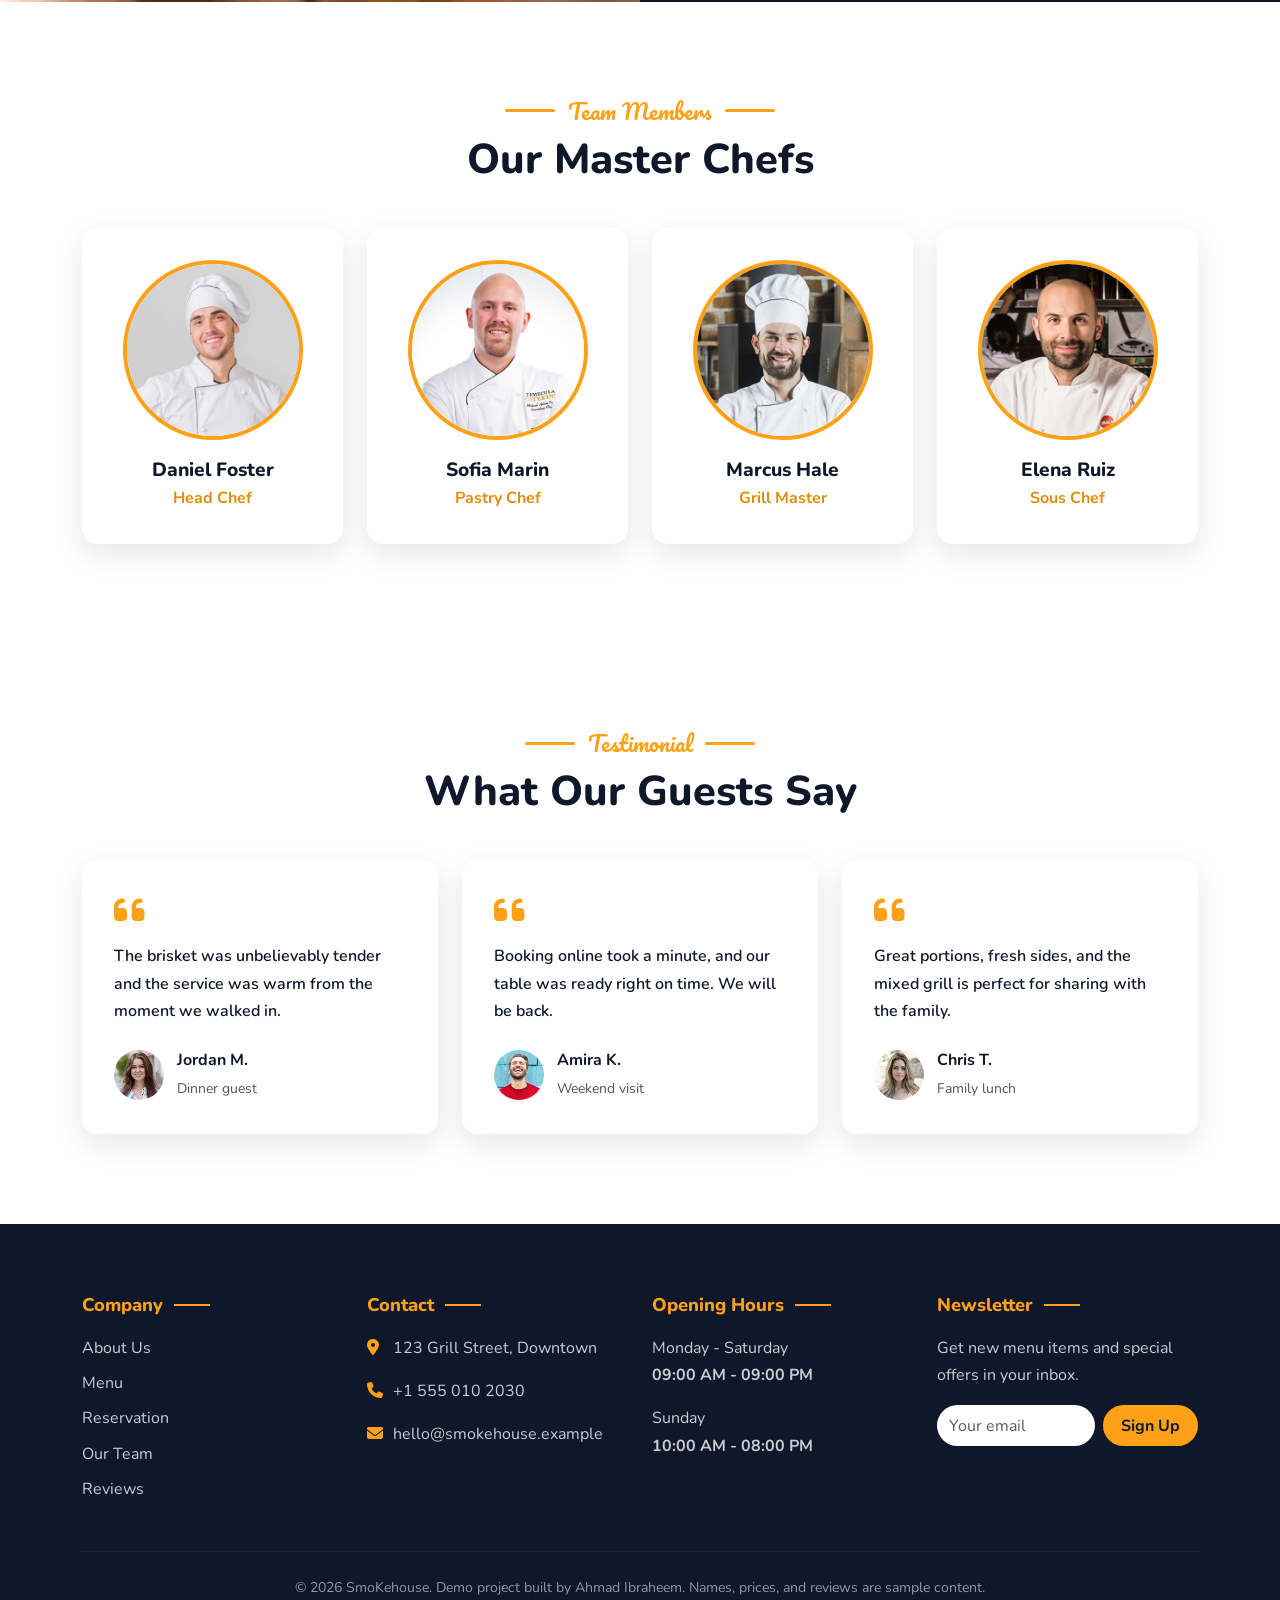
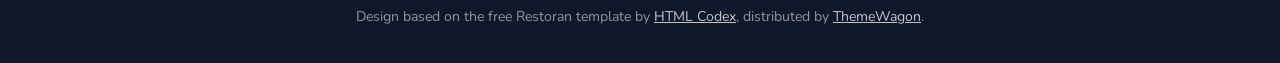
==== commit 2befc12c: "Redesign: clean layout, working menu filter and booking form" ====
--- a/index.html
+++ b/index.html
@@ -3,7 +3,12 @@
 
 <head>
   <meta charset="UTF-8">
-  <title>Resturant</title>
+  <meta name="viewport" content="width=device-width, initial-scale=1">
+  <title>SmoKehouse | Grill &amp; BBQ Restaurant</title>
+  <meta name="description" content="SmoKehouse is a grill and BBQ restaurant serving slow-smoked meats, fresh sides, and charcoal-grilled favorites. Book a table online.">
+  <meta name="theme-color" content="#0f172b">
+  <link rel="icon" href="data:image/svg+xml,<svg xmlns='http://www.w3.org/2000/svg' viewBox='0 0 100 100'><text y='.9em' font-size='90'>🔥</text></svg>">
+
   <link rel="stylesheet" href="https://cdnjs.cloudflare.com/ajax/libs/font-awesome/6.7.2/css/all.min.css"
     integrity="sha512-Evv84Mr4kqVGRNSgIGL/F/aIDqQb7xQ2vcrdIwxfjThSH8CSR7PBEakCr51Ck+w+/U6swU2Im1vVX0SVk9ABhg=="
     crossorigin="anonymous" referrerpolicy="no-referrer" />
@@ -12,680 +17,516 @@
 
   <link rel="preconnect" href="https://fonts.googleapis.com">
   <link rel="preconnect" href="https://fonts.gstatic.com" crossorigin>
-  <link href="https://fonts.googleapis.com/css2?family=Nunito:ital,wght@0,200..1000;1,200..1000&display=swap"
+  <link href="https://fonts.googleapis.com/css2?family=Nunito:wght@400;600;700;800&family=Pacifico&display=swap"
     rel="stylesheet">
-
-  <link rel="preconnect" href="https://fonts.googleapis.com">
-  <link rel="preconnect" href="https://fonts.gstatic.com" crossorigin>
-  <link
-    href="https://fonts.googleapis.com/css2?family=Nunito:ital,wght@0,200..1000;1,200..1000&family=Pacifico&display=swap"
-    rel="stylesheet">
-
-    <link rel="preconnect" href="https://fonts.googleapis.com">
-<link rel="preconnect" href="https://fonts.gstatic.com" crossorigin>
-<link href="https://fonts.googleapis.com/css2?family=Nunito+Sans:ital,opsz,wght@0,6..12,200..1000;1,6..12,200..1000&family=Nunito:ital,wght@0,200..1000;1,200..1000&family=Pacifico&display=swap" rel="stylesheet">
 
   <link rel="stylesheet" href="./style.css">
 </head>
 
-<body>
-  <div class="header-section">
-    <nav class="navbar fixed-top navbar-expand-lg bg-body-tertiary bg-main-color">
+<body data-bs-spy="scroll" data-bs-target="#mainNav" data-bs-offset="100" tabindex="0">
+  <a class="skip-link" href="#main">Skip to content</a>
+
+  <!-- ============ NAVBAR ============ -->
+  <nav id="mainNav" class="navbar fixed-top navbar-expand-lg site-nav" aria-label="Main navigation">
+    <div class="container">
+      <a class="navbar-brand brand" href="#home">
+        <i class="fa-solid fa-utensils" aria-hidden="true"></i> SmoKehouse
+      </a>
+      <button class="navbar-toggler" type="button" data-bs-toggle="collapse" data-bs-target="#navbarNav"
+        aria-controls="navbarNav" aria-expanded="false" aria-label="Toggle navigation">
+        <span class="navbar-toggler-icon"></span>
+      </button>
+      <div class="collapse navbar-collapse justify-content-end" id="navbarNav">
+        <ul class="navbar-nav align-items-lg-center gap-lg-1">
+          <li class="nav-item"><a class="nav-link" href="#home">Home</a></li>
+          <li class="nav-item"><a class="nav-link" href="#about">About</a></li>
+          <li class="nav-item"><a class="nav-link" href="#menu">Menu</a></li>
+          <li class="nav-item"><a class="nav-link" href="#team">Team</a></li>
+          <li class="nav-item"><a class="nav-link" href="#reviews">Reviews</a></li>
+          <li class="nav-item"><a class="nav-link" href="#contact">Contact</a></li>
+          <li class="nav-item ms-lg-3 mt-2 mt-lg-0">
+            <a class="btn btn-accent" href="#reservation">Book A Table</a>
+          </li>
+        </ul>
+      </div>
+    </div>
+  </nav>
+
+  <main id="main">
+
+    <!-- ============ HERO ============ -->
+    <header id="home" class="hero">
       <div class="container">
-        <a class="navbar-brand text-main-color titel" href="#"> <i class="fa-solid fa-utensils mx-1"></i> SmoKehouse</a>
-        <button class="navbar-toggler bg-main-white" type="button" data-bs-toggle="collapse" data-bs-target="#navbarNav"
-          aria-controls="navbarNav" aria-expanded="false" aria-label="Toggle navigation">
-          <span class="navbar-toggler-icon"></span>
-        </button>
-        <div class="collapse navbar-collapse justify-content-end" id="navbarNav">
-          <ul class="navbar-nav">
-            <li class="nav-item mx-2">
-              <a class="nav-link active text-white" aria-current="page" href="#">Home</a>
-            </li>
-            <li class="nav-item mx-2">
-              <a class="nav-link text-white" href="#">Features</a>
-            </li>
-            <li class="nav-item mx-2">
-              <a class="nav-link text-white" href="#">Pricing</a>
-            </li>
-            <li class="nav-item-- dropdown mx-2">
-              <a class="nav-link dropdown-toggle text-white" data-bs-toggle="dropdown" aria-expanded="false" href="#">
-                Pages
-              </a>
-              <ul class="dropdown-menu">
-                <li><a class="dropdown-item" href="#">Action</a></li>
-                <li><a class="dropdown-item" href="#">Another action</a></li>
-                <li>
-                  <a class="dropdown-item" href="#">Something else here</a>
-                </li>
-              </ul>
-            </li>
-            <li class="nav-item mx-2">
-              <a class="nav-link active text-white" aria-disabled="true">Contact</a>
-            </li>
-            <li class="nav-item">
-              <button type="button" class="btn bg-second-color">Book A Table</button>
-
-            </li>
-          </ul>
-        </div>
-      </div>
-    </nav>
-    <div class="row header-body h-100">
-      <div class="col-lg-6 col-md-12 col-sm-12 mt-5">
-        <h1 class="text-white h1">Enjoy Our Delicious Meal</h1>
-        <p class="text-white p">
-          Tempor erat elitr rebum at clita. Diam dolor diam ipsum sit. Aliqu diam amet diam et eos.
-          Clita erat ipsum et lorem et sit,
-          sed stet lorem sit clita duo justo magna dolore erat amet
-        </p>
-        <button type="button" class="btn bg-second-color">Book A Table</button>
-      </div>
-      <div class="col-lg-6 col-md-12 col-sm-12">
-        <img class="w-100 h-100" src="./imgs/hero.png" alt="">
-      </div>
-
-    </div>
-  </div>
-  <div class="servises container my-5">
-    <div class="row">
-      <div class="col-lg-3 col-md-6 col-sm-12">
-        <div class="card">
-          <div class="card-body">
-            <h5 class="card-title"><i class="fa fa-3x fa-user-tie text-main-color mb-4"></i></h5>
-            <h6 class="card-subtitle mb-2 text-blak fw-bold">Master Chefs</h6>
-            <p class="card-text">Diam elitr kasd sed at elitr sed ipsum justo dolor sed clita amet diam.</p>
+        <div class="row align-items-center g-5">
+          <div class="col-lg-6 order-2 order-lg-1 text-center text-lg-start">
+            <p class="eyebrow">Grill &amp; BBQ House</p>
+            <h1 class="hero-title">Enjoy Our <span>Delicious</span> Meal</h1>
+            <p class="hero-text">
+              Slow-smoked meats, charcoal-grilled favorites, and fresh sides, cooked over real fire
+              and served with care. Come hungry, leave happy.
+            </p>
+            <div class="d-flex flex-wrap gap-3 justify-content-center justify-content-lg-start">
+              <a href="#reservation" class="btn btn-accent btn-lg">Book A Table</a>
+              <a href="#menu" class="btn btn-outline-light btn-lg">View Menu</a>
+            </div>
           </div>
-        </div>
-      </div>
-      <div class="col-lg-3 col-md-6 col-sm-12">
-        <div class="card">
-          <div class="card-body">
-            <h5 class="card-title"><i class="fa fa-3x fa-utensils text-main-color mb-4"></i></h5>
-            <h6 class="card-subtitle mb-2 text-blak fw-bold">Quality Food</h6>
-            <p class="card-text">Diam elitr kasd sed at elitr sed ipsum justo dolor sed clita amet diam.</p>
+          <div class="col-lg-6 order-1 order-lg-2 text-center">
+            <img class="hero-plate" src="./imgs/hero.png" width="500" height="500"
+              alt="Platter of grilled meats and vegetables on a round charcoal grill" fetchpriority="high">
           </div>
         </div>
       </div>
-      <div class="col-lg-3 col-md-6 col-sm-12">
-        <div class="card">
-          <div class="card-body">
-            <h5 class="card-title"><i class="fa fa-3x fa-cart-plus text-main-color mb-4"></i></h5>
-            <h6 class="card-subtitle mb-2 text-blak fw-bold">Online Order</h6>
-            <p class="card-text">Diam elitr kasd sed at elitr sed ipsum justo dolor sed clita amet diam.</p>
+    </header>
+
+    <!-- ============ FEATURES ============ -->
+    <section class="features container" aria-label="Why choose us">
+      <div class="row g-4">
+        <div class="col-lg-3 col-md-6">
+          <article class="feature-card">
+            <i class="fa-solid fa-user-tie" aria-hidden="true"></i>
+            <h2>Skilled Chefs</h2>
+            <p>Our grill masters spend years learning fire, smoke, and timing.</p>
+          </article>
+        </div>
+        <div class="col-lg-3 col-md-6">
+          <article class="feature-card">
+            <i class="fa-solid fa-drumstick-bite" aria-hidden="true"></i>
+            <h2>Quality Ingredients</h2>
+            <p>Fresh cuts and seasonal produce, prepared in-house every day.</p>
+          </article>
+        </div>
+        <div class="col-lg-3 col-md-6">
+          <article class="feature-card">
+            <i class="fa-solid fa-cart-plus" aria-hidden="true"></i>
+            <h2>Online Ordering</h2>
+            <p>Order your favorites in a few taps and pick them up hot.</p>
+          </article>
+        </div>
+        <div class="col-lg-3 col-md-6">
+          <article class="feature-card">
+            <i class="fa-solid fa-truck-fast" aria-hidden="true"></i>
+            <h2>Fast Delivery</h2>
+            <p>Packed to stay hot and delivered to your door on time.</p>
+          </article>
+        </div>
+      </div>
+    </section>
+
+    <!-- ============ ABOUT ============ -->
+    <section id="about" class="section container">
+      <div class="row align-items-center g-5">
+        <div class="col-lg-6">
+          <div class="about-grid">
+            <img src="./imgs/about-1.jpg" alt="Chef preparing food in the kitchen" loading="lazy" decoding="async">
+            <img src="./imgs/about-2.jpg" alt="Grilled dish served at the table" loading="lazy" decoding="async">
+            <img src="./imgs/about-3.jpg" alt="Fresh ingredients on a counter" loading="lazy" decoding="async">
+            <img src="./imgs/about-4.jpg" alt="Restaurant dining area" loading="lazy" decoding="async">
           </div>
         </div>
-      </div>
-      <div class="col-lg-3 col-md-6 col-sm-12">
-        <div class="card">
-          <div class="card-body">
-            <h5 class="card-title"><i class="fa fa-3x fa-headset text-main-color mb-4"></i></h5>
-            <h6 class="card-subtitle mb-2 text-blak fw-bold">24/7 Service</h6>
-            <p class="card-text">Diam elitr kasd sed at elitr sed ipsum justo dolor sed clita amet diam.</p>
-          </div>
-        </div>
-      </div>
-    </div>
-  </div>
-
-  <section class="welcom container">
-    <div class="row ">
-      <div class="col-lg-6 col-md-12 col-ms-12">
-        <div class="row d-flex align-items-end mb-2 ">
-          <img class="w-50" src="./imgs/about-1.jpg" alt="">
-          <img class="w-30" src="./imgs/about-2.jpg" alt="">
-        </div>
-
-        <div class="row d-flex align-items-start">
-          <img class="ww-imge" src="./imgs/about-3.jpg" alt="">
-          <img class="w-50" src="./imgs/about-4.jpg" alt="">
-
-        </div>
-      </div>
-      <div class="col-lg-6 col-md-12 col-ms-12">
-        <div>
-          <div class="secound-font">
-            <h2>About us</h2>
-          </div>
-          <h2>
-            Welcome to <i class="fa  fa-utensils text-main-color mb-4"></i> SmoKehouse
-          </h2>
-        </div>
-        <div>
+        <div class="col-lg-6">
+          <p class="section-label"><span>About Us</span></p>
+          <h2 class="section-title">Welcome to <i class="fa-solid fa-utensils text-accent" aria-hidden="true"></i> SmoKehouse</h2>
           <p>
-            Lorem ipsum dolor sit amet consectetur adipisicing elit. Numquam ab cupiditate earum nulla suscipit.
-            Voluptatibus ducimus, hic quam eum iure, ullam ipsa recusandae corporis,
-            explicabo qui consectetur omnis sit cum .
+            SmoKehouse started with a simple idea: great barbecue needs patience. Our meats are seasoned
+            by hand, smoked slowly over charcoal, and finished on the grill so every bite is tender
+            and full of flavor.
           </p>
           <p>
-            Lorem ipsum dolor sit amet consectetur adipisicing elit. Numquam ab cupiditate earum nulla suscipit.
-            Voluptatibus ducimus, hic quam eum iure, ullam ipsa recusandae corporis,
-            explicabo qui consectetur omnis sit cum .
+            From weekday lunches to family dinners, we keep the menu honest and the portions generous,
+            and we cook everything fresh.
           </p>
-        </div>
-        <div class="row">
-          <div class="col-lg-6 col-sm-6 col-md-6">
-            <div class="width">
-              <div class="counter">15</div>
-              <div class="meaning">
-                Years of 
-                <div>Experience</div>
-              </div>
-              
+          <div class="row g-4 mt-1">
+            <div class="col-sm-6">
+              <div class="stat">
+                <span class="stat-number">15</span>
+                <span class="stat-text">Years of<strong>Experience</strong></span>
+              </div>
+            </div>
+            <div class="col-sm-6">
+              <div class="stat">
+                <span class="stat-number">50</span>
+                <span class="stat-text">Popular<strong>Menu Items</strong></span>
+              </div>
             </div>
           </div>
-          <div class="col-lg-6 col-sm-6 col-md-6">
-            <div class="width">
-              <div class="counter">50</div>
-              <div class="meaning">
-                Popular
-                <div>Master Chefs</div>
-              </div>
-              
-          </div>
-        </div>
-      </div>
-      <button type="button" class="btn bg-second-color my-5 read-more-btn">Read More</button>
-
+          <a href="#menu" class="btn btn-accent mt-4 px-4">Explore The Menu</a>
+        </div>
+      </div>
+    </section>
+
+    <!-- ============ MENU ============ -->
+    <section id="menu" class="section container">
+      <div class="text-center">
+        <p class="section-label centered"><span>Food Menu</span></p>
+        <h2 class="section-title">Most Popular Items</h2>
+      </div>
+
+      <div class="menu-tabs" role="group" aria-label="Filter menu by meal">
+        <button type="button" class="menu-tab is-active" data-filter="breakfast" aria-pressed="true">
+          <i class="fa-solid fa-mug-saucer" aria-hidden="true"></i>
+          <span><small>Popular</small>Breakfast</span>
+        </button>
+        <button type="button" class="menu-tab" data-filter="lunch" aria-pressed="false">
+          <i class="fa-solid fa-burger" aria-hidden="true"></i>
+          <span><small>Popular</small>Lunch</span>
+        </button>
+        <button type="button" class="menu-tab" data-filter="dinner" aria-pressed="false">
+          <i class="fa-solid fa-utensils" aria-hidden="true"></i>
+          <span><small>Popular</small>Dinner</span>
+        </button>
+      </div>
+
+      <div class="row g-4" id="menuList">
+        <!-- Breakfast -->
+        <div class="col-lg-6 menu-item" data-category="breakfast">
+          <article class="dish">
+            <img src="./imgs/menu-1.jpg" alt="Smoked brisket hash" width="88" height="88" loading="lazy" decoding="async">
+            <div class="dish-body">
+              <div class="dish-head"><h3>Smoked Brisket Hash</h3><span class="price">$12</span></div>
+              <p>Slow-smoked brisket, crispy potatoes, peppers, and a fried egg.</p>
+            </div>
+          </article>
+        </div>
+        <div class="col-lg-6 menu-item" data-category="breakfast">
+          <article class="dish">
+            <img src="./imgs/menu-2.jpg" alt="Chicken sausage wrap" width="88" height="88" loading="lazy" decoding="async">
+            <div class="dish-body">
+              <div class="dish-head"><h3>Chicken Sausage Wrap</h3><span class="price">$9</span></div>
+              <p>Grilled chicken sausage, scrambled eggs, and herbs in a warm wrap.</p>
+            </div>
+          </article>
+        </div>
+        <div class="col-lg-6 menu-item" data-category="breakfast">
+          <article class="dish">
+            <img src="./imgs/menu-3.jpg" alt="Grilled veggie omelette" width="88" height="88" loading="lazy" decoding="async">
+            <div class="dish-body">
+              <div class="dish-head"><h3>Grilled Veggie Omelette</h3><span class="price">$8</span></div>
+              <p>Three eggs folded with charred peppers, mushrooms, and cheese.</p>
+            </div>
+          </article>
+        </div>
+
+        <!-- Lunch -->
+        <div class="col-lg-6 menu-item" data-category="lunch" hidden>
+          <article class="dish">
+            <img src="./imgs/menu-4.jpg" alt="Smokehouse chicken burger" width="88" height="88" loading="lazy" decoding="async">
+            <div class="dish-body">
+              <div class="dish-head"><h3>Smokehouse Chicken Burger</h3><span class="price">$14</span></div>
+              <p>Crispy chicken, smoked sauce, pickles, and a toasted brioche bun.</p>
+            </div>
+          </article>
+        </div>
+        <div class="col-lg-6 menu-item" data-category="lunch" hidden>
+          <article class="dish">
+            <img src="./imgs/menu-5.jpg" alt="BBQ pulled beef sandwich" width="88" height="88" loading="lazy" decoding="async">
+            <div class="dish-body">
+              <div class="dish-head"><h3>BBQ Pulled Beef Sandwich</h3><span class="price">$13</span></div>
+              <p>Tender pulled beef, tangy slaw, and house barbecue sauce.</p>
+            </div>
+          </article>
+        </div>
+        <div class="col-lg-6 menu-item" data-category="lunch" hidden>
+          <article class="dish">
+            <img src="./imgs/menu-6.jpg" alt="Grilled chicken salad" width="88" height="88" loading="lazy" decoding="async">
+            <div class="dish-body">
+              <div class="dish-head"><h3>Grilled Chicken Salad</h3><span class="price">$11</span></div>
+              <p>Charcoal chicken over crisp greens, tomatoes, and lemon dressing.</p>
+            </div>
+          </article>
+        </div>
+
+        <!-- Dinner -->
+        <div class="col-lg-6 menu-item" data-category="dinner" hidden>
+          <article class="dish">
+            <img src="./imgs/menu-7.jpg" alt="Mixed grill platter" width="88" height="88" loading="lazy" decoding="async">
+            <div class="dish-body">
+              <div class="dish-head"><h3>Mixed Grill Platter</h3><span class="price">$24</span></div>
+              <p>Ribs, chicken, sausage, and grilled vegetables made for sharing.</p>
+            </div>
+          </article>
+        </div>
+        <div class="col-lg-6 menu-item" data-category="dinner" hidden>
+          <article class="dish">
+            <img src="./imgs/menu-8.jpg" alt="Charcoal ribeye steak" width="88" height="88" loading="lazy" decoding="async">
+            <div class="dish-body">
+              <div class="dish-head"><h3>Charcoal Ribeye Steak</h3><span class="price">$29</span></div>
+              <p>Thick-cut ribeye grilled over charcoal with herb butter.</p>
+            </div>
+          </article>
+        </div>
+      </div>
+    </section>
+
+    <!-- ============ RESERVATION ============ -->
+    <section id="reservation" class="reservation">
+      <div class="row g-0">
+        <div class="col-lg-6 reservation-img">
+          <img src="./imgs/singel.jpg" alt="Table set for dinner at SmoKehouse" loading="lazy" decoding="async">
+        </div>
+        <div class="col-lg-6 reservation-form">
+          <p class="section-label"><span>Reservation</span></p>
+          <h2 class="section-title text-white">Book A Table Online</h2>
+
+          <form id="bookingForm" novalidate>
+            <div class="row g-3">
+              <div class="col-sm-6">
+                <label for="bName" class="form-label">Name</label>
+                <input id="bName" name="name" type="text" class="form-control" autocomplete="name" required>
+                <div class="field-error" id="bNameError" role="alert"></div>
+              </div>
+              <div class="col-sm-6">
+                <label for="bEmail" class="form-label">Email</label>
+                <input id="bEmail" name="email" type="email" class="form-control" autocomplete="email" required>
+                <div class="field-error" id="bEmailError" role="alert"></div>
+              </div>
+              <div class="col-sm-6">
+                <label for="bDate" class="form-label">Date</label>
+                <input id="bDate" name="date" type="date" class="form-control" required>
+                <div class="field-error" id="bDateError" role="alert"></div>
+              </div>
+              <div class="col-sm-6">
+                <label for="bGuests" class="form-label">Guests</label>
+                <select id="bGuests" name="guests" class="form-select" required>
+                  <option value="">Select</option>
+                  <option>1 - 2 people</option>
+                  <option>3 - 4 people</option>
+                  <option>5 - 6 people</option>
+                  <option>7+ people</option>
+                </select>
+                <div class="field-error" id="bGuestsError" role="alert"></div>
+              </div>
+              <div class="col-12">
+                <label for="bNotes" class="form-label">Special requests (optional)</label>
+                <textarea id="bNotes" name="notes" rows="3" class="form-control"></textarea>
+              </div>
+              <div class="col-12 d-grid">
+                <button type="submit" class="btn btn-accent btn-lg">Send Reservation</button>
+              </div>
+            </div>
+            <p id="bookingStatus" class="form-status" role="status" aria-live="polite"></p>
+          </form>
+        </div>
+      </div>
+    </section>
+
+    <!-- ============ TEAM ============ -->
+    <section id="team" class="section container">
+      <div class="text-center">
+        <p class="section-label centered"><span>Team Members</span></p>
+        <h2 class="section-title">Our Master Chefs</h2>
+      </div>
+      <div class="row g-4 mt-2">
+        <div class="col-lg-3 col-md-6">
+          <article class="chef">
+            <div class="chef-photo"><img src="./imgs/team-1.jpg" alt="Portrait of Daniel Foster" loading="lazy" decoding="async"></div>
+            <h3>Daniel Foster</h3>
+            <p>Head Chef</p>
+          </article>
+        </div>
+        <div class="col-lg-3 col-md-6">
+          <article class="chef">
+            <div class="chef-photo"><img src="./imgs/team-2.jpg" alt="Portrait of Sofia Marin" loading="lazy" decoding="async"></div>
+            <h3>Sofia Marin</h3>
+            <p>Pastry Chef</p>
+          </article>
+        </div>
+        <div class="col-lg-3 col-md-6">
+          <article class="chef">
+            <div class="chef-photo"><img src="./imgs/team-3.jpg" alt="Portrait of Marcus Hale" loading="lazy" decoding="async"></div>
+            <h3>Marcus Hale</h3>
+            <p>Grill Master</p>
+          </article>
+        </div>
+        <div class="col-lg-3 col-md-6">
+          <article class="chef">
+            <div class="chef-photo"><img src="./imgs/team-4.jpg" alt="Portrait of Elena Ruiz" loading="lazy" decoding="async"></div>
+            <h3>Elena Ruiz</h3>
+            <p>Sous Chef</p>
+          </article>
+        </div>
+      </div>
+    </section>
+
+    <!-- ============ REVIEWS ============ -->
+    <section id="reviews" class="section container">
+      <div class="text-center">
+        <p class="section-label centered"><span>Testimonial</span></p>
+        <h2 class="section-title">What Our Guests Say</h2>
+      </div>
+      <div class="row g-4 mt-2">
+        <div class="col-lg-4">
+          <figure class="review">
+            <i class="fa-solid fa-quote-left" aria-hidden="true"></i>
+            <blockquote>The brisket was unbelievably tender and the service was warm from the moment we walked in.</blockquote>
+            <figcaption>
+              <img src="./imgs/testimonial-1.jpg" alt="" width="50" height="50" loading="lazy" decoding="async">
+              <span><strong>Jordan M.</strong><small>Dinner guest</small></span>
+            </figcaption>
+          </figure>
+        </div>
+        <div class="col-lg-4">
+          <figure class="review">
+            <i class="fa-solid fa-quote-left" aria-hidden="true"></i>
+            <blockquote>Booking online took a minute, and our table was ready right on time. We will be back.</blockquote>
+            <figcaption>
+              <img src="./imgs/testimonial-2.jpg" alt="" width="50" height="50" loading="lazy" decoding="async">
+              <span><strong>Amira K.</strong><small>Weekend visit</small></span>
+            </figcaption>
+          </figure>
+        </div>
+        <div class="col-lg-4">
+          <figure class="review">
+            <i class="fa-solid fa-quote-left" aria-hidden="true"></i>
+            <blockquote>Great portions, fresh sides, and the mixed grill is perfect for sharing with the family.</blockquote>
+            <figcaption>
+              <img src="./imgs/testimonial-4.jpg" alt="" width="50" height="50" loading="lazy" decoding="async">
+              <span><strong>Chris T.</strong><small>Family lunch</small></span>
+            </figcaption>
+          </figure>
+        </div>
+      </div>
+    </section>
+  </main>
+
+  <!-- ============ FOOTER ============ -->
+  <footer id="contact" class="site-footer">
+    <div class="container">
+      <div class="row g-4">
+        <div class="col-lg-3 col-sm-6">
+          <h2>Company</h2>
+          <ul class="footer-links">
+            <li><a href="#about">About Us</a></li>
+            <li><a href="#menu">Menu</a></li>
+            <li><a href="#reservation">Reservation</a></li>
+            <li><a href="#team">Our Team</a></li>
+            <li><a href="#reviews">Reviews</a></li>
+          </ul>
+        </div>
+        <div class="col-lg-3 col-sm-6">
+          <h2>Contact</h2>
+          <address>
+            <p><i class="fa-solid fa-location-dot" aria-hidden="true"></i> 123 Grill Street, Downtown</p>
+            <p><i class="fa-solid fa-phone" aria-hidden="true"></i> <a href="tel:+15550102030">+1 555 010 2030</a></p>
+            <p><i class="fa-solid fa-envelope" aria-hidden="true"></i> <a href="mailto:hello@smokehouse.example">hello@smokehouse.example</a></p>
+          </address>
+        </div>
+        <div class="col-lg-3 col-sm-6">
+          <h2>Opening Hours</h2>
+          <p>Monday - Saturday<br><strong>09:00 AM - 09:00 PM</strong></p>
+          <p>Sunday<br><strong>10:00 AM - 08:00 PM</strong></p>
+        </div>
+        <div class="col-lg-3 col-sm-6">
+          <h2>Newsletter</h2>
+          <p>Get new menu items and special offers in your inbox.</p>
+          <form id="newsletterForm" class="newsletter" novalidate>
+            <label for="nlEmail" class="visually-hidden">Email address</label>
+            <input id="nlEmail" type="email" class="form-control" placeholder="Your email" autocomplete="email" required>
+            <button type="submit" class="btn btn-accent">Sign Up</button>
+          </form>
+          <p id="newsletterStatus" class="form-status" role="status" aria-live="polite"></p>
+        </div>
+      </div>
+
+      <hr>
+      <div class="footer-bottom">
+        <p>&copy; <span id="year">2026</span> SmoKehouse. Demo project built by Ahmad Ibraheem. Names, prices, and reviews are sample content.</p>
+        <p>Design based on the free Restoran template by <a href="https://htmlcodex.com" target="_blank" rel="noopener noreferrer">HTML Codex</a>, distributed by <a href="https://themewagon.com" target="_blank" rel="noopener noreferrer">ThemeWagon</a>.</p>
+      </div>
     </div>
-  </section>
-  <section class="food-menu w-100 my-5 container">
-    <div class=" w-100 text-center" > 
-    <div class="secound-font width-before">
-      <h2>Food menu</h2>
-    </div>
-  </div>
-  <div class="most-item">
-    <h1 class="text-center">Most Popular Items</h1>
-  </div>
-
-  <div class="d-flex justify-content-center my-5 ">
-    <div class="d-flex align-items-center ahmad">
-      <i class="fa-solid fa-mug-saucer fa-2x text-main-color"></i>
-    <div class="mx-3">
-      <div>Popular</div>
-      <div class="fw-bold">Breakfast</div>
-    </div>
-    </div>
-    <div class="d-flex align-items-center ahmad">
-      <i class="fa-solid fa-burger fa-2x  text-main-color "></i>
-    <div class="mx-3">
-      <div>Popular</div>
-      <div class="fw-bold">Breakfast</div>
-    </div>
-    </div>
-    <div class="d-flex align-items-center ahmad">
-      <i class="fa-solid fa-utensils fa-2x text-main-color"></i>
-    <div class="mx-3">
-      <div>Popular</div>
-      <div class="fw-bold">Breakfast</div>
-    </div>
-    </div>
-  </div>
-  <div class="row">
-    <div class="col-lg-6 col-md-12 col-md-6">
-     <div class="d-flex my-3">
-      <div>
-        <img class="food-imge" src="./imgs/menu-1.jpg" alt="">
-      </div>
-      <div class="mx-3 w-100">
-          <div class="d-flex justify-content-between">
-            <div class="fw-bold f-20">Chicken Burger</div>
-            <div class="text-main-color fw-bold f-20">$115</div>
-          </div>
-          <hr>
-          <div><em>Ipsum ipsum clita erat amet dolor justo diam </em></div>
-      </div>
-     </div>
-     <div class="d-flex my-3">
-      <div>
-        <img class="food-imge" src="./imgs/menu-2.jpg" alt="">
-      </div>
-      <div class="mx-3 w-100">
-          <div class="d-flex justify-content-between">
-            <div class="fw-bold f-20">Chicken Burger</div>
-            <div class="text-main-color fw-bold f-20">$115</div>
-          </div>
-          <hr>
-          <div><em>Ipsum ipsum clita erat amet dolor justo diam </em></div>
-      </div>
-     </div>
-     <div class="d-flex my-3">
-      <div>
-        <img class="food-imge" src="./imgs/menu-3.jpg" alt="">
-      </div>
-      <div class="mx-3 w-100">
-          <div class="d-flex justify-content-between">
-            <div class="fw-bold f-20">Chicken Burger</div>
-            <div class="text-main-color fw-bold f-20">$115</div>
-          </div>
-          <hr>
-          <div><em>Ipsum ipsum clita erat amet dolor justo diam </em></div>
-      </div>
-     </div>
-     <div class="d-flex my-3">
-      <div>
-        <img class="food-imge" src="./imgs/menu-4.jpg" alt="">
-      </div>
-      <div class="mx-3 w-100">
-          <div class="d-flex justify-content-between">
-            <div class="fw-bold f-20">Chicken Burger</div>
-            <div class="text-main-color fw-bold f-20">$115</div>
-          </div>
-          <hr>
-          <div><em>Ipsum ipsum clita erat amet dolor justo diam </em></div>
-      </div>
-     </div>
-     
-     
-      
-    </div>
-    <div class="col-lg-6 col-md-12 col-md-6">
-      <div class="d-flex">
-       <div>
-         <img class="food-imge" src="./imgs/menu-5.jpg" alt="">
-       </div>
-       <div class="mx-3 w-100">
-           <div class="d-flex justify-content-between">
-             <div class="fw-bold f-20">Chicken Burger</div>
-             <div class="text-main-color fw-bold f-20">$115</div>
-           </div>
-           <hr>
-           <div><em>Ipsum ipsum clita erat amet dolor justo diam </em></div>
-       </div>
-      </div>
-      <div class="d-flex my-3">
-       <div>
-         <img class="food-imge" src="./imgs/menu-6.jpg" alt="">
-       </div>
-       <div class="mx-3 w-100">
-           <div class="d-flex justify-content-between">
-             <div class="fw-bold f-20">Chicken Burger</div>
-             <div class="text-main-color fw-bold f-20">$115</div>
-           </div>
-           <hr>
-           <div><em>Ipsum ipsum clita erat amet dolor justo diam </em></div>
-       </div>
-      </div>
-      <div class="d-flex my-3">
-       <div>
-         <img class="food-imge" src="./imgs/menu-7.jpg" alt="">
-       </div>
-       <div class="mx-3 w-100">
-           <div class="d-flex justify-content-between">
-             <div class="fw-bold f-20">Chicken Burger</div>
-             <div class="text-main-color fw-bold f-20">$115</div>
-           </div>
-           <hr>
-           <div><em>Ipsum ipsum clita erat amet dolor justo diam </em></div>
-       </div>
-      </div>
-      <div class="d-flex my-3">
-       <div>
-         <img class="food-imge" src="./imgs/menu-8.jpg" alt="">
-       </div>
-       <div class="mx-3 w-100">
-           <div class="d-flex justify-content-between">
-             <div class="fw-bold f-20">Chicken Burger</div>
-             <div class="text-main-color fw-bold f-20">$115</div>
-           </div>
-           <hr>
-           <div><em>Ipsum ipsum clita erat amet dolor justo diam </em></div>
-       </div>
-      </div>
-      
-      
-       
-     </div>
-  </div>
-  </section>
-
-  <section class="contuct-us container-fluid">
-    <div class="row">
-      <div class="col-lg-6 col-md-12 col-sm-12 p-0">
-        <img class="w-100 h-100" src="./imgs/singel.jpg" alt="">
-      </div>
-      <div class="col-lg-6 col-md-12 col-sm-12 bg-main-color p-4">
-        <div class="w-100">
-          <div class="secound-font">
-            <h2>Reservation</h2>
-          </div>
-          <div class="f-42 text-white">
-            <h1>Book A Table Online</h1>
-          </div>
-        </div>
-        <form>
-          <div class="row">
-            <div class="col-6">
-              <input class="w-100 py-3" placeholder="your name">
-            </div>
-            <div class="col-6">
-              <input class="w-100 py-3" placeholder="your email">
-            </div>
-          </div>
-          <div class="row my-2">
-            <div class="col-6">
-              <input type="date" class="w-100 py-3" placeholder="your name">
-            </div>
-            <div class="col-6">
-              <select  class="w-100 py-3">
-                <option value=""> pebole 1</option>
-                <option value=""> pebole 2</option>
-                <option value=""> pebole 3</option>
-              </select>
-            </div>
-          </div>
-          <div class="row">
-          <div class="col-12">
-            <textarea class="w-100"></textarea>
-          </div>
-          </div>
-          <div class="row mt-4">
-            <div class="col-12 d-grid">
-              <button class="bg-second-color btn text-white py-2">send</button>
-              
-            </div>
-          </div>
-        </form>
-      </div>
-    </div>
-  </section>
-
-
-  <section class="team-members w-100 my-5 container">
-    <div class=" w-100 text-center" > 
-    <div class="secound-font width-before">
-      <h2>Team Members</h2>
-    </div>
-  </div>
-  <div class="most-item">
-    <h1 class="text-center">Our Master Chefs</h1>
-  </div>
-  <div class="row mt-4">
-    <div class="col-lg-3 col-md-6 col-sm-12 d-flex justify-content-center">
-      <div class="card chif py-4" style="width: 18rem;">
-       <div class="d-flex justify-content-center">
-        <div class="imge-area">
-        <img src="./imgs/team-1.jpg" class="card-img-top" alt="...">  
-      </div>
-       </div>
-        <div class="card-body text-center">
-          <h5 class="card-title tit">Full Name</h5>
-          <p class="card-text">Designation</p>
-        </div>
-        <div class="chif-media d-flex justify-content-center">
-          <div class="media-item mx-1">
-            <i class="fab fa-facebook" style=" font-size:20px; margin: 10px;"></i>
-          </div>
-          <div class="media-item mx-1">
-            <i class="fab fa-twitter" style=" font-size:20px; margin: 10px;"></i>
-          </div>
-          <div class="media-item mx-1">
-            <i class="fab fa-instagram" style=" font-size:20px; margin: 10px;"></i>
-          </div>
-
-        </div>
-      </div>
-    </div>
-    <div class="col-lg-3 col-md-6 col-sm-12 d-flex justify-content-center">
-      <div class="card chif py-4" style="width: 18rem;">
-       <div class="d-flex justify-content-center">
-        <div class="imge-area">
-        <img src="./imgs/team-2.jpg" class="card-img-top" alt="...">  
-      </div>
-       </div>
-        <div class="card-body text-center">
-          <h5 class="card-title tit">Full Name</h5>
-          <p class="card-text">Designation</p>
-        </div>
-        <div class="chif-media d-flex justify-content-center">
-          <div class="media-item mx-1">
-            <i class="fab fa-facebook" style=" font-size:20px; margin: 10px;"></i>
-          </div>
-          <div class="media-item mx-1">
-            <i class="fab fa-twitter" style=" font-size:20px; margin: 10px;"></i>
-          </div>
-          <div class="media-item mx-1">
-            <i class="fab fa-instagram" style=" font-size:20px; margin: 10px;"></i>
-          </div>
-
-        </div>
-      </div>
-    </div>
-    <div class="col-lg-3 col-md-6 col-sm-12 d-flex justify-content-center">
-      <div class="card chif py-4" style="width: 18rem;">
-       <div class="d-flex justify-content-center">
-        <div class="imge-area">
-        <img src="./imgs/team-3.jpg" class="card-img-top" alt="...">  
-      </div>
-       </div>
-        <div class="card-body text-center">
-          <h5 class="card-title tit">Full Name</h5>
-          <p class="card-text">Designation</p>
-        </div>
-        <div class="chif-media d-flex justify-content-center">
-          <div class="media-item mx-1">
-            <i class="fab fa-facebook" style=" font-size:20px; margin: 10px;"></i>
-          </div>
-          <div class="media-item mx-1">
-            <i class="fab fa-twitter" style=" font-size:20px; margin: 10px;"></i>
-          </div>
-          <div class="media-item mx-1">
-            <i class="fab fa-instagram" style=" font-size:20px; margin: 10px;"></i>
-          </div>
-
-        </div>
-      </div>
-    </div>
-    <div class="col-lg-3 col-md-6 col-sm-12 d-flex justify-content-center">
-      <div class="card chif py-4" style="width: 18rem;">
-       <div class="d-flex justify-content-center">
-        <div class="imge-area">
-        <img src="./imgs/team-4.jpg" class="card-img-top" alt="...">  
-      </div>
-       </div>
-        <div class="card-body text-center">
-          <h5 class="card-title tit">Full Name</h5>
-          <p class="card-text">Designation</p>
-        </div>
-        <div class="chif-media d-flex justify-content-center">
-          <div class="media-item mx-1">
-            <i class="fab fa-facebook" style=" font-size:20px; margin: 10px;"></i>
-          </div>
-          <div class="media-item mx-1">
-            <i class="fab fa-twitter" style=" font-size:20px; margin: 10px;"></i>
-          </div>
-          <div class="media-item mx-1">
-            <i class="fab fa-instagram" style=" font-size:20px; margin: 10px;"></i>
-          </div>
-
-        </div>
-      </div>
-    </div>
-  </div>
-  </section>
-
-
-
-  <section class="team-members w-100 my-5 container">
-    <div class=" w-100 text-center" > 
-    <div class="secound-font width-before">
-      <h2>Testimonial</h2>
-    </div>
-  </div>
-  <div class="most-item">
-    <h1 class="text-center">Our Clients Say!!!</h1>
-  </div>
-
-  </section>
-
-
-
-
-
-
-
-
-
-
-
-
-
-
-  <div class="servises container my-5">
-    <div class="row">
-      <div class="col-lg-4 col-md-6 col-sm-12">
-        <div class="card">
-          <div class="card-body">
-            <h5 class="card-title"><i class="fas fa-quote-left" style="color: #f47c1e; font-size: 50px;"></i></h5>
-            <p class="card-text tit">Dolor et eos labore, stet justo sed est sed. Diam sed sed dolor stet amet eirmod eos labore diam.</p>
-            <div class="card-text mb-3 d-flex align-items-center">
-              <img src="./imgs/testimonial-1.jpg" style="width: 50px; height: 50px; border-radius: 50%;" alt="">
-              <div class="mx-2 tit">CLIENT NUME</div>
-            </div>
-          </div>
-        </div>
-      </div>
-      <div class="col-lg-4 col-md-6 col-sm-12">
-        <div class="card">
-          <div class="card-body">
-            <h5 class="card-title"><i class="fas fa-quote-left" style="color: #f47c1e; font-size: 50px;"></i></h5>
-            <p class="card-text tit">Dolor et eos labore, stet justo sed est sed. Diam sed sed dolor stet amet eirmod eos labore diam.</p>
-            <div class="card-text mb-3 d-flex align-items-center">
-              <img src="./imgs/testimonial-2.jpg" style="width: 50px; height: 50px; border-radius: 50%;" alt="">
-              <div class="mx-2 tit">CLIENT NUME</div>
-            </div>
-          </div>
-        </div>
-      </div>
-      <div class="col-lg-4 col-md-6 col-sm-12">
-        <div class="card">
-          <div class="card-body">
-            <h5 class="card-title"><i class="fas fa-quote-left" style="color: #f47c1e; font-size: 50px;"></i></h5>
-            <p class="card-text tit">Dolor et eos labore, stet justo sed est sed. Diam sed sed dolor stet amet eirmod eos labore diam.</p>
-            <div class="card-text mb-3 d-flex align-items-center">
-              <img src="./imgs/testimonial-4.jpg" style="width: 50px; height: 50px; border-radius: 50%;" alt="">
-              <div class="mx-2 tit">CLIENT NUME</div>
-              
-            </div>
-          </div>
-        </div>
-      </div>
-    </div>
-  </div>
-
-
-  <footer class="footer">
-  <div class="footer-container">
-    <!-- Company -->
-    <div class="footer-section">
-      <h4>Company</h4>
-      <ul>
-        <li><a href="#">About Us</a></li>
-        <li><a href="#">Contact Us</a></li>
-        <li><a href="#">Reservation</a></li>
-        <li><a href="#">Privacy Policy</a></li>
-        <li><a href="#">Terms & Condition</a></li>
-      </ul>
-    </div>
-
-    <!-- Contact -->
-    <div class="footer-section">
-      <h4>Contact</h4>
-      <p>123 Street, New York, USA</p>
-      <p>+012 345 67890</p>
-      <p>info@example.com</p>
-      <div class="social-icons">
-        <a href="#"><i class="fab fa-facebook" style="color:#1877F2; font-size:24px; margin: 10px;"></i></a>
-        <a href="#"><i class="fab fa-twitter" style="color:#1DA1F2; font-size:24px; margin: 10px;"></i></a>
-        <a href="#"><i class="fab fa-youtube" style="font-size: 24px; color: red;"></i></a>
-        <a href="#"><i class="fab fa-linkedin" style="font-size: 24px; color: #0A66C2;"></i></a>
-      </div>
-    </div>
-
-    <!-- Opening -->
-    <div class="footer-section">
-      <h4>Opening</h4>
-      <p>Monday - Saturday: 09AM - 09PM</p>
-      <p>Sunday: 10AM - 08PM</p>
-    </div>
-
-    <!-- Newsletter -->
-    <div class="footer-section">
-      <h4>Newsletter</h4>
-      <p>Dolor amet sit justo amet elitr clita ipsum elitr est.</p>
-      <form class="newsletter-form">
-        <input type="email" placeholder="Your email">
-        <button type="submit">SIGNUP</button>
-      </form>
-    </div>
-  </div>
-<hr>
-  <div class="footer-bottom">
-    <p>© Your Site Name, All Right Reserved. Designed By HTML Codex</p>
-    <p>Distributed By ThemeWagon</p>
-  </div>
-</footer>
-
-
-
-
-
-
-
-
-
-
-
-
-
-
-
-
-
-
-
-
-
-
-
-
-
-
-
-
-
-
-
-
-
-
-
-
- 
-
-
-
-
-
-
-
-
-
-
-
-
-
-
-
-
-
-
+  </footer>
 
   <script src="https://cdn.jsdelivr.net/npm/bootstrap@5.3.5/dist/js/bootstrap.bundle.min.js"
     integrity="sha384-k6d4wzSIapyDyv1kpU366/PK5hCdSbCRGRCMv+eplOQJWyd1fbcAu9OCUj5zNLiq"
     crossorigin="anonymous"></script>
 
+  <script>
+    (function () {
+      // Footer year
+      document.getElementById("year").textContent = new Date().getFullYear();
+
+      // Navbar background after scrolling
+      var nav = document.getElementById("mainNav");
+      function onScroll() { nav.classList.toggle("scrolled", window.scrollY > 40); }
+      onScroll();
+      window.addEventListener("scroll", onScroll, { passive: true });
+
+      // Close the mobile menu after choosing a link
+      var collapseEl = document.getElementById("navbarNav");
+      document.querySelectorAll("#navbarNav a").forEach(function (link) {
+        link.addEventListener("click", function () {
+          if (collapseEl.classList.contains("show")) {
+            bootstrap.Collapse.getOrCreateInstance(collapseEl).hide();
+          }
+        });
+      });
+
+      // Menu filter (Breakfast / Lunch / Dinner)
+      var tabs = document.querySelectorAll(".menu-tab");
+      var items = document.querySelectorAll(".menu-item");
+      tabs.forEach(function (tab) {
+        tab.addEventListener("click", function () {
+          var filter = tab.dataset.filter;
+          tabs.forEach(function (t) {
+            var on = t === tab;
+            t.classList.toggle("is-active", on);
+            t.setAttribute("aria-pressed", on ? "true" : "false");
+          });
+          items.forEach(function (item) { item.hidden = item.dataset.category !== filter; });
+        });
+      });
+
+      // Booking date cannot be in the past
+      var dateInput = document.getElementById("bDate");
+      dateInput.min = new Date().toISOString().split("T")[0];
+
+      // Reservation form (front-end demo: validates and confirms, no server)
+      var form = document.getElementById("bookingForm");
+      var status = document.getElementById("bookingStatus");
+      var rules = [
+        { id: "bName", error: "bNameError", message: "Please enter your name." },
+        { id: "bEmail", error: "bEmailError", message: "Please enter a valid email address.", email: true },
+        { id: "bDate", error: "bDateError", message: "Please choose a date." },
+        { id: "bGuests", error: "bGuestsError", message: "Please select the number of guests." }
+      ];
+      var emailPattern = /^[^\s@]+@[^\s@]+\.[^\s@]+$/;
+
+      form.addEventListener("submit", function (e) {
+        e.preventDefault();
+        var valid = true;
+        status.textContent = "";
+        status.className = "form-status";
+        rules.forEach(function (rule) {
+          var input = document.getElementById(rule.id);
+          var err = document.getElementById(rule.error);
+          var value = input.value.trim();
+          var ok = value !== "" && (!rule.email || emailPattern.test(value));
+          err.textContent = ok ? "" : rule.message;
+          input.setAttribute("aria-invalid", ok ? "false" : "true");
+          if (!ok) valid = false;
+        });
+        if (!valid) return;
+        form.reset();
+        status.className = "form-status success";
+        status.textContent = "Thank you! Your reservation request was received. We will confirm by email.";
+      });
+
+      // Newsletter form
+      var nlForm = document.getElementById("newsletterForm");
+      var nlStatus = document.getElementById("newsletterStatus");
+      nlForm.addEventListener("submit", function (e) {
+        e.preventDefault();
+        var input = document.getElementById("nlEmail");
+        if (!emailPattern.test(input.value.trim())) {
+          nlStatus.className = "form-status error";
+          nlStatus.textContent = "Please enter a valid email address.";
+          return;
+        }
+        nlForm.reset();
+        nlStatus.className = "form-status success";
+        nlStatus.textContent = "You're subscribed. Thank you!";
+      });
+    })();
+  </script>
 </body>
 
-</html>+</html>
--- a/style.css
+++ b/style.css
@@ -1,509 +1,707 @@
+/* ==========================================================
+   SmoKehouse - restaurant landing page
+   ========================================================== */
+
+:root {
+  --navy: #0f172b;
+  --navy-soft: #1a2440;
+  --accent: #fea116;
+  --accent-dark: #e08e0a;
+  --text: #4a5568;
+  --heading: #0f172b;
+  --light: #f8f9fb;
+  --radius: 16px;
+  --shadow: 0 10px 30px rgba(15, 23, 43, 0.1);
+}
+
+/* ---------- base ---------- */
 html {
-    font-family: "Nunito", sans-serif;
-}
-.bg-main-white{
-    background-color: white;
-}
-.bg-main-color{
-    background-color: #0f172b !important  ;
-}
-.bg-second-color{
-    background-color: #FEA116 !important  ;
-}
-
-.text-main-color {
-    color: #FEA116 !important;
-}
-.titel{
-    font-size: 40px;
-    font-weight: bold;
-}
-.nav-link:hover{
-    color: #FEA116 !important;
-
-}
-.header-section{
-    background: linear-gradient(rgba(15, 23, 43, .9), rgba(15, 23, 43, .9)), url('./imgs/bg-hero.jpg');
-    background-position: center center;
-    background-repeat: no-repeat;
-    background-size: cover;
-    height: 100vh;
-    width: 100%;
-}
-.header-body{
-   margin: 5%;
-}
-
-.header-body img{
-    max-width: 500px;
-    max-height: 500px;
-    animation: rotet 50s linear infinite;
-}
-.h1{
-    font-family: cursive;
-    font-weight: bold;
-}
-.p{
-    font-family: cursive;
-    font-size: 30px;
-}
-
-.btn:hover{
-    background-color: white;
-    color: white;
-    border-radius: 30px ;
-    opacity: 0.7;
-}
-
-.text-blak{
-    color: #bb7711;
-}
-
-.servises .card:hover, .card:hover i {
-    background-color: #FEA116;
-    color: white !important;
-   
-
-}
-.card:hover h6 {
-    color: rgb(39, 26, 2);
-}
-.servises .card  {
-    transition: 0.1s all ease-in-out ;
-    border: none;
-    cursor: pointer;
-    box-shadow: 0px 0px 10px 10px rgba(0, 0, 0, 0.08);
-}
-.servises .card i{
-    transition: 0.1s all ease-in-out ;
-
-}
-
-.secound-font{
-    position: relative;
-    font-family: 'Pacifico', cursive !important;
-    color: #FEA116;
-}
-
-
-.secound-font::after{
-    content: '';
-    width: 50PX;
-    height: 3PX;
-    background-color: #FEA116 !important;
-    position: absolute;
-    right: 350PX;
-    top: 25px;
-}
-.contuct-us .secound-font::after{
-    content: '';
-    width: 50PX;
-    height: 3PX;
-    background-color: #FEA116 !important;
-    position: absolute;
-    right: 400PX;
-    top: 25px;
-}
-.width-before::before{
-    content: '';
-    width: 50PX;
-    height: 3PX;
-    background-color: #FEA116 !important;
-    position: absolute;
-    left: 420PX;
-    top: 25px;
-}
-.width-before::after{
-    content: '';
-    width: 50PX;
-    height: 3PX;
-    background-color: #FEA116 !important;
-    position: absolute;
-    right: 420PX;
-    top: 25px;
-}
-.width{
-    border-left: 5px solid #FEA116;
-    padding-left: 15px;
-    display: flex;
-    height: 60px;
-}
-.width .counter{
-    font-size: 35px;
-    color: #FEA116;
-    font-weight: bold;
-}
-
-.width .meaning{
-    font-size: 18px;
-    width: auto;
-    display: block;
-  margin-left: 10px;
-}
-.width .meaning div{
-    font-weight: bold;
-}
-
-.read-more-btn{
-    padding: 10px 40px;
-    border-radius: 0px;
-}
-
-
-
-.ww-imge{
-    width: 30%;
-    margin-left: 114px;
-}
-.w-30{
-    width: 30%;
-}
-
-.most-item h1{
-    font-family: "Nunito", sans-serif;
-    font-weight: bold;
-}
-.ahmad{
-    border-bottom: 1px dashed rgb(139, 129, 129);
-}
-
-.food-imge{
-    width: 88px;
-    height: auto;
-}
-.f-20{
-    font-size: 20px !important;
-}
-.f-42{
-    font-size: 42px !important;
-}
-input{
-    font-size: 16px;
-}
-input:focus{
-    font-size: 14px;
-}
-input::placeholder{
-    text-indent: 10px;
-}
-.team-members .secound-font::after{
-    content: '';
-    width: 50PX;
-    height: 3PX;
-    background-color: #FEA116 !important;
-    position: absolute;
-    right: 390PX;
-    top: 25px;
-}
-.team-members .secound-font::before{
-    content: '';
-    width: 50PX;
-    height: 3PX;
-    background-color: #FEA116 !important;
-    position: absolute;
-    left: 390PX;
-    top: 25px;
-}
-.chif .imge-area{
-    border-radius: 50%;
-    width: 200px;
-    height: 200px;
-    overflow: hidden;
-    cursor: pointer;
-    
-}
-.chif .imge-area img{
-    transition: 0.5s all ease-in-out;
-}
-.chif .imge-area:hover img{
-    transform: scale(1.1);
-}
-.chif .imge-area img{
-    width: 100%;
-    height: 100%;
-
-}
-.chif{
-    /* position: relative; */
-    height: calc(100% - 60px);
-    overflow: hidden;
-    transition: 0.5s all ease-in-out;
-}
-.chif:hover{
- 
-    height: 100%;
-    
-
-    
-}
-.media-item{
-    width: 50px;
-    height: 50px;
-    background-color: #FEA116;
-    display: flex;
-    justify-content: center;
-    align-items: center;
-    border-top-left-radius: 20px;
-    border-top-right-radius: 20px;
-}
-.chif-media{
-   margin-bottom: -22px;
-}
-
-.tit{
-    font-weight: bold;
-    font-family: Arial, Helvetica, sans-serif;
-}
-
-
-
-
-
-.footer {
-    background-color: #0F172B;
-    color: white;
-    padding: 60px 20px 30px;
-    font-family: 'Trebuchet MS', 'Lucida Sans Unicode', 'Lucida Grande', 'Lucida Sans', Arial, sans-serif;
-  }
-  
-  .footer-container {
-    display: flex;
-    flex-wrap: wrap;
-    justify-content: space-between;
-    max-width: 1200px;
-    margin: auto;
-  }
-  
-  .footer-section {
-    flex: 1 1 220px;
-    margin: 10px;
-  }
-  
-  .footer-section h4 {
-    color: orange;
-    margin-bottom: 15px;
-    position: relative;
-  }
-  
-  .footer-section h4::after {
-    content: "";
-    width: 40px;
-    height: 2px;
-    background: orange;
-    position: absolute;
-    bottom: 10px;
-    left: 110px;
-  }
-  
-  .footer-section ul {
-    list-style: none;
-    padding: 0;
-  }
-  
-  .footer-section ul li {
-    margin-bottom: 10px;
-  }
-  
-  .footer-section ul li a {
-    color: white;
-    text-decoration: none;
-    transition: color 0.3s ease;
-  }
-  
-  .footer-section ul li a:hover {
-    color: orange;
-  }
-  
-  .social-icons a {
-    display: inline-block;
-    margin-right: 10px;
-    color: white;
-    font-size: 18px;
-    transition: color 0.3s;
-  }
-  
-  .social-icons a:hover {
-    color: orange;
-  }
-  
-  .newsletter-form input {
-    padding: 10px;
-    border: none;
-    width: 70%;
-    margin-top: 10px;
-  }
-  
-  .newsletter-form button {
-    padding: 10px 15px;
-    background-color: orange;
-    border: none;
-    color: white;
-    cursor: pointer;
-    margin-top: 10px;
-    border-radius: 20px;
-  }
-  
-  .footer-bottom {
-    text-align: center;
-    color: #aaa;
-    font-size: 14px;
-    margin-top: 30px;
-  }
-
-
-
-
-@keyframes rotet {
-    100% {
+  scroll-behavior: smooth;
+}
+
+body {
+  font-family: "Nunito", system-ui, sans-serif;
+  color: var(--text);
+  line-height: 1.7;
+  background: #fff;
+  overflow-x: hidden;
+}
+
+section[id],
+footer[id] {
+  scroll-margin-top: 80px;
+}
+
+h1, h2, h3 {
+  color: var(--heading);
+  font-weight: 800;
+  line-height: 1.2;
+}
+
+img {
+  max-width: 100%;
+}
+
+.text-accent {
+  color: var(--accent) !important;
+}
+
+:focus-visible {
+  outline: 3px solid var(--accent);
+  outline-offset: 3px;
+}
+
+.skip-link {
+  position: absolute;
+  left: 1rem;
+  top: -4rem;
+  z-index: 2000;
+  background: var(--accent);
+  color: var(--navy);
+  padding: 0.6rem 1rem;
+  border-radius: 8px;
+  font-weight: 700;
+  transition: top 0.2s;
+}
+
+.skip-link:focus {
+  top: 1rem;
+}
+
+/* ---------- buttons ---------- */
+.btn-accent {
+  background: var(--accent);
+  border: 2px solid var(--accent);
+  color: var(--navy);
+  font-weight: 700;
+  border-radius: 999px;
+  padding: 0.55rem 1.5rem;
+  transition: background 0.2s, transform 0.2s, box-shadow 0.2s;
+}
+
+.btn-accent:hover,
+.btn-accent:focus {
+  background: var(--accent-dark);
+  border-color: var(--accent-dark);
+  color: var(--navy);
+  transform: translateY(-2px);
+  box-shadow: 0 8px 20px rgba(254, 161, 22, 0.35);
+}
+
+.btn-outline-light {
+  border-radius: 999px;
+  font-weight: 700;
+}
+
+.btn-outline-light:hover {
+  color: var(--navy);
+}
+
+.btn-lg {
+  padding: 0.8rem 2rem;
+}
+
+/* ---------- navbar ---------- */
+.site-nav {
+  padding: 0.9rem 0;
+  transition: background 0.3s, padding 0.3s, box-shadow 0.3s;
+}
+
+.site-nav.scrolled,
+.site-nav:has(.navbar-collapse.show) {
+  background: rgba(15, 23, 43, 0.96);
+  backdrop-filter: blur(10px);
+  padding: 0.55rem 0;
+  box-shadow: 0 4px 20px rgba(0, 0, 0, 0.25);
+}
+
+.brand {
+  font-size: 1.7rem;
+  font-weight: 800;
+  color: var(--accent);
+}
+
+.brand:hover {
+  color: var(--accent);
+}
+
+.brand i {
+  margin-right: 0.35rem;
+}
+
+.site-nav .nav-link {
+  color: #fff;
+  font-weight: 600;
+  padding: 0.5rem 0.9rem;
+}
+
+.site-nav .nav-link:hover,
+.site-nav .nav-link.active {
+  color: var(--accent);
+}
+
+.navbar-toggler {
+  background: #fff;
+  border: 0;
+}
+
+/* ---------- hero ---------- */
+.hero {
+  min-height: 100vh;
+  display: flex;
+  align-items: center;
+  padding: 120px 0 70px;
+  background:
+    linear-gradient(rgba(15, 23, 43, 0.9), rgba(15, 23, 43, 0.9)),
+    url("./imgs/bg-hero.jpg") center / cover no-repeat;
+}
+
+.eyebrow {
+  font-family: "Pacifico", cursive;
+  color: var(--accent);
+  font-size: 1.4rem;
+  margin-bottom: 0.5rem;
+}
+
+.hero-title {
+  color: #fff;
+  font-size: clamp(2.3rem, 5vw, 4rem);
+  margin-bottom: 1.2rem;
+}
+
+.hero-title span {
+  color: var(--accent);
+}
+
+.hero-text {
+  color: rgba(255, 255, 255, 0.82);
+  font-size: 1.15rem;
+  max-width: 34rem;
+  margin: 0 auto 1.8rem;
+}
+
+@media (min-width: 992px) {
+  .hero-text {
+    margin-left: 0;
+  }
+}
+
+.hero-plate {
+  width: min(100%, 500px);
+  height: auto;
+  animation: spin 50s linear infinite;
+}
+
+@keyframes spin {
+  to {
     transform: rotate(360deg);
-    }
-}
-
-
-
-
-
-/* --- Media Queries for Mobile Responsiveness --- */
-
+  }
+}
+
+/* ---------- features ---------- */
+.features {
+  margin-top: -50px;
+  position: relative;
+  z-index: 2;
+}
+
+.feature-card {
+  height: 100%;
+  text-align: center;
+  background: #fff;
+  border-radius: var(--radius);
+  padding: 2rem 1.5rem;
+  box-shadow: var(--shadow);
+  transition: transform 0.25s, background 0.25s;
+}
+
+.feature-card i {
+  font-size: 2.6rem;
+  color: var(--accent);
+  margin-bottom: 1rem;
+  transition: color 0.25s;
+}
+
+.feature-card h2 {
+  font-size: 1.15rem;
+  margin-bottom: 0.5rem;
+}
+
+.feature-card p {
+  margin: 0;
+  font-size: 0.95rem;
+}
+
+.feature-card:hover {
+  transform: translateY(-6px);
+  background: var(--accent);
+}
+
+.feature-card:hover i,
+.feature-card:hover h2,
+.feature-card:hover p {
+  color: var(--navy);
+}
+
+/* ---------- sections ---------- */
+.section {
+  padding: 90px 12px;
+}
+
+.section-label {
+  display: inline-flex;
+  align-items: center;
+  gap: 0.8rem;
+  font-family: "Pacifico", cursive;
+  font-size: 1.4rem;
+  color: var(--accent);
+  margin-bottom: 0.3rem;
+}
+
+.section-label::after,
+.section-label.centered::before {
+  content: "";
+  width: 50px;
+  height: 3px;
+  background: var(--accent);
+  border-radius: 3px;
+}
+
+.section-title {
+  font-size: clamp(1.8rem, 3.5vw, 2.6rem);
+  margin-bottom: 1.2rem;
+}
+
+/* ---------- about ---------- */
+.about-grid {
+  display: grid;
+  grid-template-columns: 1fr 1fr;
+  gap: 1rem;
+}
+
+.about-grid img {
+  width: 100%;
+  aspect-ratio: 1 / 1;
+  object-fit: cover;
+  border-radius: var(--radius);
+  box-shadow: var(--shadow);
+}
+
+.about-grid img:nth-child(even) {
+  margin-top: 1.8rem;
+}
+
+.stat {
+  display: flex;
+  align-items: center;
+  gap: 1rem;
+  border-left: 5px solid var(--accent);
+  padding-left: 1rem;
+}
+
+.stat-number {
+  font-size: 2.6rem;
+  font-weight: 800;
+  color: var(--accent);
+  line-height: 1;
+}
+
+.stat-text {
+  display: block;
+  line-height: 1.3;
+}
+
+.stat-text strong {
+  display: block;
+  color: var(--heading);
+}
+
+/* ---------- menu ---------- */
+.menu-tabs {
+  display: flex;
+  flex-wrap: wrap;
+  justify-content: center;
+  gap: 1rem;
+  margin: 2rem 0 2.5rem;
+}
+
+.menu-tab {
+  display: flex;
+  align-items: center;
+  gap: 0.9rem;
+  background: none;
+  border: 0;
+  border-bottom: 2px dashed #cbd2dc;
+  padding: 0.6rem 1.4rem;
+  color: var(--heading);
+  font-weight: 800;
+  text-align: left;
+  transition: border-color 0.2s, background 0.2s;
+}
+
+.menu-tab i {
+  font-size: 1.8rem;
+  color: var(--accent);
+}
+
+.menu-tab small {
+  display: block;
+  font-weight: 400;
+  color: var(--text);
+  line-height: 1.2;
+}
+
+.menu-tab:hover,
+.menu-tab.is-active {
+  border-bottom: 2px solid var(--accent);
+  background: rgba(254, 161, 22, 0.08);
+}
+
+.dish {
+  display: flex;
+  gap: 1.1rem;
+  align-items: center;
+}
+
+.dish img {
+  width: 88px;
+  height: 88px;
+  object-fit: cover;
+  border-radius: 50%;
+  border: 3px solid var(--accent);
+  flex-shrink: 0;
+}
+
+.dish-body {
+  flex: 1;
+}
+
+.dish-head {
+  display: flex;
+  justify-content: space-between;
+  gap: 1rem;
+  border-bottom: 1px dashed #cbd2dc;
+  padding-bottom: 0.4rem;
+  margin-bottom: 0.4rem;
+}
+
+.dish-head h3 {
+  font-size: 1.15rem;
+  margin: 0;
+}
+
+.price {
+  color: var(--accent);
+  font-weight: 800;
+  font-size: 1.15rem;
+}
+
+.dish p {
+  margin: 0;
+  font-size: 0.92rem;
+  font-style: italic;
+}
+
+/* ---------- reservation ---------- */
+.reservation {
+  background: var(--navy);
+  overflow: hidden;
+}
+
+.reservation-img {
+  min-height: 320px;
+}
+
+.reservation-img img {
+  width: 100%;
+  height: 100%;
+  object-fit: cover;
+  display: block;
+}
+
+.reservation-form {
+  padding: 3.5rem 2.5rem;
+}
+
+.reservation-form .form-label {
+  color: #fff;
+  font-weight: 600;
+  margin-bottom: 0.3rem;
+}
+
+.reservation-form .form-control,
+.reservation-form .form-select {
+  border-radius: 10px;
+  padding: 0.75rem 1rem;
+  border: 2px solid transparent;
+}
+
+.reservation-form .form-control:focus,
+.reservation-form .form-select:focus {
+  border-color: var(--accent);
+  box-shadow: none;
+}
+
+.reservation-form [aria-invalid="true"] {
+  border-color: #ff6b6b;
+}
+
+.field-error {
+  color: #ff9b9b;
+  font-size: 0.85rem;
+  min-height: 1.2rem;
+}
+
+.form-status {
+  margin: 1rem 0 0;
+  font-weight: 600;
+  min-height: 1.5rem;
+}
+
+.form-status.success {
+  color: #6ee7a8;
+}
+
+.form-status.error {
+  color: #ff9b9b;
+}
+
+/* ---------- team ---------- */
+.chef {
+  text-align: center;
+  background: #fff;
+  border-radius: var(--radius);
+  padding: 2rem 1rem;
+  box-shadow: var(--shadow);
+  height: 100%;
+  transition: transform 0.25s;
+}
+
+.chef:hover {
+  transform: translateY(-6px);
+}
+
+.chef-photo {
+  width: 180px;
+  height: 180px;
+  margin: 0 auto 1.2rem;
+  border-radius: 50%;
+  overflow: hidden;
+  border: 4px solid var(--accent);
+}
+
+.chef-photo img {
+  width: 100%;
+  height: 100%;
+  object-fit: cover;
+  transition: transform 0.5s;
+}
+
+.chef:hover .chef-photo img {
+  transform: scale(1.1);
+}
+
+.chef h3 {
+  font-size: 1.2rem;
+  margin-bottom: 0.2rem;
+}
+
+.chef p {
+  margin: 0;
+  color: var(--accent-dark);
+  font-weight: 700;
+}
+
+/* ---------- reviews ---------- */
+.review {
+  height: 100%;
+  margin: 0;
+  background: #fff;
+  border-radius: var(--radius);
+  padding: 2rem;
+  box-shadow: var(--shadow);
+  display: flex;
+  flex-direction: column;
+}
+
+.review > i {
+  font-size: 2.2rem;
+  color: var(--accent);
+  margin-bottom: 1rem;
+}
+
+.review blockquote {
+  flex: 1;
+  margin: 0 0 1.4rem;
+  font-weight: 600;
+  color: var(--heading);
+}
+
+.review figcaption {
+  display: flex;
+  align-items: center;
+  gap: 0.8rem;
+}
+
+.review figcaption img {
+  width: 50px;
+  height: 50px;
+  border-radius: 50%;
+  object-fit: cover;
+}
+
+.review figcaption strong {
+  display: block;
+  color: var(--heading);
+}
+
+.review figcaption small {
+  color: var(--text);
+}
+
+/* ---------- footer ---------- */
+.site-footer {
+  background: var(--navy);
+  color: rgba(255, 255, 255, 0.78);
+  padding: 70px 0 30px;
+}
+
+.site-footer h2 {
+  color: var(--accent);
+  font-size: 1.15rem;
+  margin-bottom: 1.2rem;
+  display: flex;
+  align-items: center;
+  gap: 0.7rem;
+}
+
+.site-footer h2::after {
+  content: "";
+  width: 36px;
+  height: 2px;
+  background: var(--accent);
+}
+
+.site-footer a {
+  color: rgba(255, 255, 255, 0.78);
+  text-decoration: none;
+  transition: color 0.2s;
+}
+
+.site-footer a:hover {
+  color: var(--accent);
+}
+
+.site-footer address {
+  margin: 0;
+}
+
+.site-footer address i {
+  color: var(--accent);
+  width: 1.4rem;
+}
+
+.footer-links {
+  list-style: none;
+  padding: 0;
+  margin: 0;
+}
+
+.footer-links li {
+  margin-bottom: 0.5rem;
+}
+
+.newsletter {
+  display: flex;
+  gap: 0.5rem;
+}
+
+.newsletter .form-control {
+  border-radius: 999px;
+  border: 0;
+  min-width: 0;
+}
+
+.newsletter .btn {
+  padding: 0.4rem 1rem;
+  white-space: nowrap;
+}
+
+.site-footer hr {
+  border-color: rgba(255, 255, 255, 0.15);
+  margin: 2.5rem 0 1.5rem;
+}
+
+.footer-bottom {
+  text-align: center;
+  font-size: 0.88rem;
+  color: rgba(255, 255, 255, 0.55);
+}
+
+.footer-bottom p {
+  margin-bottom: 0.3rem;
+}
+
+.footer-bottom a {
+  color: rgba(255, 255, 255, 0.75);
+  text-decoration: underline;
+}
+
+/* ---------- responsive ---------- */
 @media (max-width: 991.98px) {
-    .header-section {
-        height: auto;
-        min-height: 100vh;
-        padding-bottom: 50px;
-        padding-top: 100px; /* لضمان عدم اختفاء المحتوى تحت الـ Navbar Fixed */
-    }
-
-    .header-body {
-        margin: 0;
-        text-align: center;
-    }
-
-    .header-body img {
-        max-width: 80%; /* تصغير الصورة لتناسب الموبايل */
-        height: auto;
-        margin-top: 30px;
-    }
-
-    .h1 {
-        font-size: 2.5rem;
-    }
-
-    .p {
-        font-size: 1.2rem;
-    }
-
-    /* إلغاء الخطوط البرتقالية الجانبية التي تسبب سكرول عرضي */
-    .secound-font::after, 
-    .secound-font::before,
-    .contuct-us .secound-font::after,
-    .width-before::before,
-    .width-before::after,
-    .team-members .secound-font::after,
-    .team-members .secound-font::before {
-        display: none !important;
-    }
-
-    /* ضبط قسم About */
-    .ww-imge {
-        margin-left: 0;
-        width: 50%;
-    }
-    
-    .welcom .row.d-flex {
-        justify-content: center;
-        text-align: center;
-    }
-
-    /* ضبط قسم المنيو (القائمة) */
-    .ahmad {
-        flex-direction: column;
-        text-align: center;
-        padding: 10px;
-    }
-    
-    .food-menu .d-flex.justify-content-center {
-        flex-wrap: wrap;
-    }
-
-    /* ضبط الفوتر */
-    .footer-section {
-        flex: 1 1 100%;
-        text-align: center;
-    }
-    
-    .footer-section h4::after {
-        left: 50%;
-        transform: translateX(-50%);
-        bottom: -5px;
-    }
-
-    .newsletter-form input {
-        width: 100%;
-        margin-bottom: 10px;
-    }
-}
-
-@media (max-width: 576px) {
-    .titel {
-        font-size: 25px; /* تصغير اسم المطعم في الناف بار */
-    }
-    
-    .f-42 {
-        font-size: 28px !important;
-    }
-
-    .card-body {
-        text-align: center;
-    }
-}
-
-
-
-
-
-
-@media (max-width: 991.98px) {
-    /* 1. حل مشكلة الطول وتداخل العناصر في الهيدر */
-    .header-section {
-        height: auto !important; /* إلغاء الـ 100vh */
-        min-height: 100vh;
-        padding-top: 100px; /* ترك مساحة للـ Navbar */
-        padding-bottom: 50px;
-        display: flex;
-        align-items: center;
-    }
-
-    .header-body {
-        margin: 0 !important; /* إلغاء المارجن 5% اللي عم يدفش العناصر */
-        width: 100%;
-        text-align: center;
-    }
-
-    /* 2. ضبط الهيدينج والباراغراف */
-    .h1 {
-        font-size: 1.8rem !important; /* حجم أنسب للموبايل */
-        margin-top: 20px;
-    }
-
-    .p {
-        font-size: 1rem !important; /* تصغير النص ليناسب عرض الشاشة */
-        padding: 0 15px;
-    }
-
-    /* 3. ضبط الصورة الدوارة */
-    .header-body img {
-        max-width: 250px !important; /* حجم أصغر لتبين كاملة مع النص */
-        height: auto !important;
-        margin: 30px auto 0 auto;
-        display: block;
-    }
-
-    /* 4. ترتيب العناصر (النص أولاً ثم الصورة) */
-    .header-body .col-lg-6:first-child {
-        order: 1;
-    }
-    .header-body .col-lg-6:last-child {
-        order: 2;
-    }
-}
-
+  .site-nav {
+    background: rgba(15, 23, 43, 0.96);
+  }
+
+  .hero {
+    padding-top: 100px;
+    min-height: auto;
+  }
+
+  .section {
+    padding: 70px 12px;
+  }
+
+  .reservation-form {
+    padding: 2.5rem 1.5rem;
+  }
+
+  .features {
+    margin-top: -30px;
+  }
+}
+
+@media (max-width: 575.98px) {
+  .brand {
+    font-size: 1.4rem;
+  }
+
+  .dish img {
+    width: 72px;
+    height: 72px;
+  }
+
+  .menu-tab {
+    padding: 0.5rem 0.9rem;
+  }
+
+  .newsletter {
+    flex-direction: column;
+  }
+}
+
+@media (prefers-reduced-motion: reduce) {
+  html {
+    scroll-behavior: auto;
+  }
+
+  .hero-plate {
+    animation: none;
+  }
+
+  *,
+  *::before,
+  *::after {
+    transition-duration: 0.01ms !important;
+  }
+}
